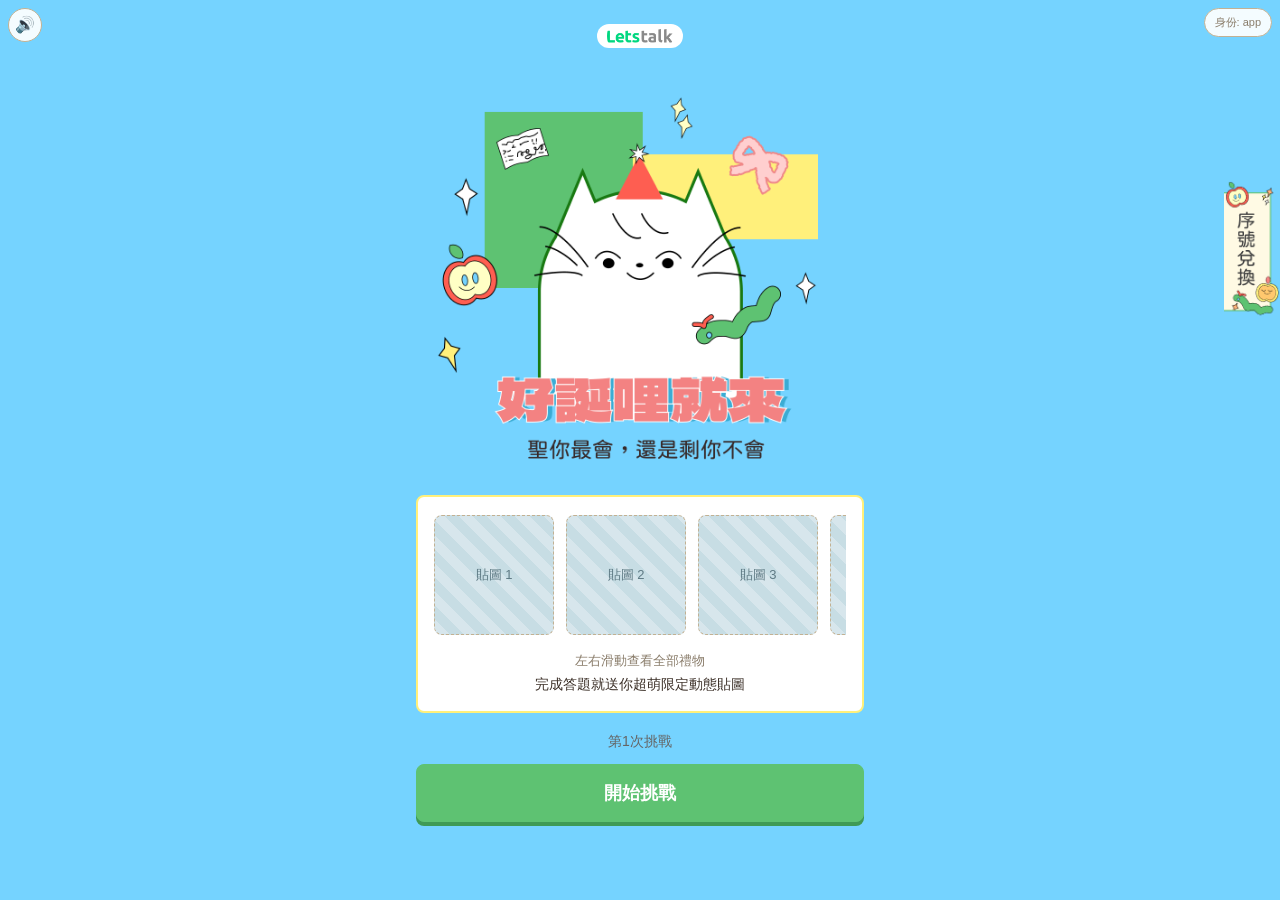
==== index.html @ 0548e48e "feat: 新增序號兌換入口與兌換頁面 - 首頁右側新增 changesticker 兌換按鈕（僅 app 用戶可見） - 新增兌換序號頁（標題、輸入框三狀態、兌換按鈕） - 兌換成功後匯入紀錄並返回" ====
<!DOCTYPE html>
<html lang="zh-Hant">
  <head>
    <meta charset="UTF-8" />
    <meta
      name="viewport"
      content="width=device-width, initial-scale=1.0, maximum-scale=1.0, user-scalable=no"
    />
    <title>聖誕知識王</title>
    <link rel="stylesheet" href="css/styles.css" />
    <!-- 分享圖：將成績卡片 DOM 轉成 PNG（本地引入，不依賴 CDN） -->
    <script src="js/vendor/html-to-image.js"></script>
  </head>
  <body>
    <!-- 背景音樂 -->
    <audio id="bgm" preload="none"></audio>
    <button id="bgm-toggle" class="bgm-toggle" type="button" aria-label="背景音樂">🔊</button>

    <!-- 開發用：mock 身份切換 -->
    <button id="mock-toggle" class="mock-toggle" type="button">身份: app</button>

    <!-- 兌換序號入口（僅 app 用戶且未兌換時顯示，由 JS 控制） -->
    <button id="redeem-entry" class="redeem-entry hidden" type="button" aria-label="兌換序號">
      <img src="assets/changesticker.png" alt="兌換貼圖" />
    </button>

    <main id="app" class="app">
      <!-- 步驟1 歡迎頁 -->
      <section id="screen-welcome" class="screen"></section>

      <!-- 步驟2 答題頁 -->
      <section id="screen-play" class="screen hidden"></section>

      <!-- 步驟3.5 兌換序號頁 -->
      <section id="screen-redeem" class="screen hidden"></section>

      <!-- 步驟4 答題紀錄頁 -->
      <section id="screen-history" class="screen hidden"></section>
    </main>

    <!-- 步驟3 成績 modal -->
    <div id="result-modal" class="modal-overlay hidden"></div>

    <!-- 分享卡片預覽 modal -->
    <div id="share-modal" class="modal-overlay hidden"></div>

    <script type="module" src="js/main.js"></script>
  </body>
</html>
---- css/styles.css ----
/* 聖誕知識王 — wireframe 樣式
   以灰階線框為主，正式視覺之後再套。 */

:root {
  /* 取自主視覺配色：奶油米白 / 粉藍 / 磚紅 / 金黃 */
  --bg: #faf1dd; /* 奶油米白底 */
  --card: #fffdf7; /* 暖白卡片 */
  --line: #e6dcc6; /* 暖色線框 */
  --line-strong: #c2b193; /* 較深暖線/邊框 */
  --text: #3a2e26; /* 暖褐文字 */
  --muted: #8a7d6b; /* 暖灰次要文字 */
  --accent: #5ec272; /* 主色（綠，含挑戰按鈕） */
  --accent-2: #5e94a3; /* 粉藍加深（次要按鈕，配白字） */
  --blue-soft: #c7dde4; /* 粉藍（區塊底/裝飾） */
  --gold: #dda22c; /* 金黃（星星/點綴） */
  --correct: #4c8c5a; /* 答對（綠，語意用） */
  --wrong: #c5523b; /* 答錯（磚紅） */
  --radius: 8px;
}

* {
  box-sizing: border-box;
}

html,
body {
  margin: 0;
  padding: 0;
}

body {
  font-family: -apple-system, "PingFang TC", "Microsoft JhengHei", sans-serif;
  background: var(--bg);
  color: var(--text);
  line-height: 1.5;
}

.app {
  max-width: 480px;
  margin: 0 auto;
  min-height: 100vh;
  background: var(--bg);
  padding: 16px;
}

/* 首頁（大廳）藍色背景 */
body.on-welcome {
  background: #75d3ff;
}
body.on-welcome .app {
  background: #75d3ff;
}

/* 答題頁滿版背景（每題一張，由 JS 設 background-image） */
body.on-play {
  background-size: cover;
  background-position: center center; /* center crop */
  background-repeat: no-repeat;
  background-attachment: fixed;
}
body.on-play .app {
  background: transparent;
}

/* 答題紀錄頁：底色全白 */
body.on-history,
body.on-history .app {
  background: #ffffff;
}

.hidden {
  display: none !important;
}

/* 答錯時畫面震動 */
@keyframes shake {
  0%, 100% { transform: translateX(0); }
  15% { transform: translateX(-9px); }
  30% { transform: translateX(9px); }
  45% { transform: translateX(-7px); }
  60% { transform: translateX(7px); }
  75% { transform: translateX(-4px); }
  90% { transform: translateX(4px); }
}
.shake {
  animation: shake 0.4s ease;
}

/* ---------- 通用線框元件 ---------- */
.placeholder {
  background: repeating-linear-gradient(
    45deg,
    #d7e6ec,
    #d7e6ec 10px,
    #c7dde4 10px,
    #c7dde4 20px
  );
  border: 1px dashed var(--line-strong);
  border-radius: var(--radius);
  display: flex;
  align-items: center;
  justify-content: center;
  color: #5e7a84;
  font-size: 13px;
  text-align: center;
}

.card {
  background: var(--card);
  border: 1px solid var(--line);
  border-radius: var(--radius);
  padding: 16px;
  margin-bottom: 16px;
}

.btn {
  display: inline-flex;
  align-items: center;
  justify-content: center;
  gap: 6px;
  width: 100%;
  padding: 14px 16px;
  border: 1px solid var(--line-strong);
  border-radius: var(--radius);
  background: var(--card);
  color: var(--text);
  font-size: 16px;
  cursor: pointer;
  margin-bottom: 10px;
}

.btn:last-child {
  margin-bottom: 0;
}

.btn-primary {
  background: var(--accent);
  border-color: var(--accent);
  color: #fff;
  font-weight: 700;
}

.btn-secondary {
  background: var(--accent-2);
  border-color: var(--accent-2);
  color: #fff;
}

.section-title {
  font-size: 14px;
  font-weight: 700;
  color: var(--muted);
  margin: 0 0 8px;
}

/* ---------- 背景音樂開關 ---------- */
.bgm-toggle {
  position: fixed;
  top: 8px;
  left: 8px;
  z-index: 50;
  width: 34px;
  height: 34px;
  padding: 0;
  border: 1px solid var(--line-strong);
  border-radius: 50%;
  background: rgba(255, 255, 255, 0.92);
  font-size: 16px;
  line-height: 1;
  cursor: pointer;
}

/* ---------- mock 切換鈕 ---------- */
.mock-toggle {
  position: fixed;
  top: 8px;
  right: 8px;
  z-index: 50;
  font-size: 11px;
  padding: 6px 10px;
  border: 1px solid var(--line-strong);
  border-radius: 999px;
  background: rgba(255, 255, 255, 0.92);
  color: var(--muted);
  cursor: pointer;
}

/* ---------- 步驟1 歡迎頁 ---------- */
.lobby {
  text-align: center;
}

.welcome-logo {
  display: block;
  height: 24px; /* 與右上身份鈕差不多高 */
  width: auto;
  margin: 8px auto 16px;
  padding: 5px 10px;
  border-radius: 999px;
  background: #fff; /* 藍底上的白色膠囊 */
}

/* 整合主視覺（含標題、貓咪、主標、副標） */
.lobby-kv {
  display: block;
  width: 100%;
  height: auto;
  border-radius: 8px;
  margin: 0 0 20px;
}
/* 圖片未放入時的佔位外觀 */
.lobby-kv.kv-missing {
  min-height: 260px;
  background: repeating-linear-gradient(
    45deg,
    #8fd9ff,
    #8fd9ff 10px,
    #7cd0ff 10px,
    #7cd0ff 20px
  );
  border: 1px dashed #ffffff;
  color: #ffffff;
  font-size: 13px;
}

/* 禮包卡片（純白底、黃框） */
.gift-card {
  background: #ffffff;
  border: 2px solid #fff07b;
  border-radius: 8px;
  padding: 18px 16px 16px;
  margin-bottom: 18px;
}
.gift-hint {
  font-size: 13px;
  color: var(--muted);
  margin: 12px 0 4px;
}
.gift-desc {
  font-size: 14px;
  color: var(--text);
  margin: 0;
}

.attempt-count {
  font-size: 14px;
  color: #656565;
  margin: 0 0 12px;
}

.lobby-start {
  font-size: 18px;
  padding: 16px;
  border-radius: 8px;
  box-shadow: 0 4px 0 #3f9a55;
}

/* 禮包貼圖：可左右滑動輪播 */
.gift-carousel {
  display: flex;
  gap: 12px;
  overflow-x: auto;
  scroll-snap-type: x mandatory;
  -webkit-overflow-scrolling: touch;
  padding-bottom: 4px;
  scrollbar-width: none;
}
.gift-carousel::-webkit-scrollbar {
  display: none;
}
.gift-item {
  flex: 0 0 120px;
  height: 120px;
  scroll-snap-align: center;
}
.gift-dots {
  display: flex;
  justify-content: center;
  gap: 6px;
  margin-top: 10px;
}
.gift-dot {
  width: 7px;
  height: 7px;
  border-radius: 50%;
  background: var(--line);
}
.gift-dot.active {
  background: var(--accent);
}

/* 上次紀錄卡（返回大廳/已挑戰過時，置於按鈕下方） */
.last-record {
  display: flex;
  justify-content: space-between;
  align-items: center;
  text-align: left;
  background: var(--card);
  border: 1px solid var(--line);
  border-radius: 8px;
  padding: 14px 18px;
  margin-top: 16px;
  cursor: pointer;
}
.last-record:active {
  background: #f6efe0;
}
.last-record .lr-left {
  display: flex;
  flex-direction: column;
}
.last-record .lr-label {
  font-size: 12px;
  color: var(--muted);
}
.last-record .lr-title {
  font-size: 16px;
  font-weight: 700;
  color: var(--text);
}
.last-record .lr-score {
  font-size: 14px;
  color: var(--accent);
  font-weight: 600;
}
.last-record .lr-title {
  font-weight: 700;
  color: var(--accent);
}

.nickname-input {
  width: 100%;
  padding: 12px;
  font-size: 16px;
  border: 1px solid var(--line-strong);
  border-radius: var(--radius);
  margin-bottom: 8px; /* 與「第 N 次挑戰」間隔 8px */
}

.user-greeting {
  font-size: 15px;
}
.user-greeting strong {
  color: var(--accent);
}

/* ---------- 步驟2 答題頁 ---------- */
.progress {
  font-size: 14px;
  color: #000000;
  margin-bottom: 6px;
}
.progress-wrap {
  position: relative;
  margin: 0 0 24px;
}
.progress-bar {
  height: 6px;
  background: var(--line);
  border-radius: 999px;
  overflow: hidden;
}
.progress-bar > span {
  display: block;
  height: 100%;
  background: #fff07b;
  transition: width 0.25s ease;
}
/* 進度條蘋果標記（跟著填色末端移動） */
.progress-apple {
  position: absolute;
  top: 50%;
  transform: translate(-50%, -50%);
  width: 36px;
  height: 36px;
  pointer-events: none;
  transition: left 0.25s ease;
}
.question-text {
  font-size: 18px;
  font-weight: 700;
  color: #3a2f26;
  margin-bottom: 16px;
}
.option {
  /* 蟲的尺寸與露出量（改這裡即可，文字留白會自動跟著算，蟲永遠不會蓋到字） */
  --worm: 56px; /* 蟲圖寬度 */
  --worm-out: 18px; /* 往外露出選項框的量 */
  --worm-gap: -2px; /* 蟲與文字的最小間距（負值＝文字更靠近蟲） */
  text-align: left;
  position: relative;
  color: #3a2f26;
  /* 兩側預留 = 蟲侵入選項的寬度(--worm − --worm-out) + 間距；答題後不跳位、蟲不壓字 */
  padding-left: calc(var(--worm) - var(--worm-out) + var(--worm-gap));
  padding-right: calc(var(--worm) - var(--worm-out) + var(--worm-gap));
}
/* 「正解」文字標記（答錯時，標在正解選項右側） */
.tag-text {
  position: absolute;
  right: 14px;
  top: 50%;
  transform: translateY(-50%);
  font-size: 13px;
  font-weight: 700;
  color: var(--correct);
}
/* 答題結果的貓咪標記（可超出選項框） */
.cat-mark {
  position: absolute;
  width: var(--worm); /* 跟著 .option 的 --worm */
  height: auto;
  pointer-events: none;
  z-index: 2;
}
/* 小於 400px 的手機：把蟲縮小，留白會自動跟著縮（改 --worm 即可） */
@media (max-width: 399px) {
  .option {
    --worm: 50px;
  }
}
/* 答對：釘在右上角（露出量 = --worm-out） */
.cat-right {
  right: calc(-1 * var(--worm-out));
  top: -16px;
  transform: rotate(10deg);
}
/* 答對且正解選項超過兩行：改釘右下角 */
.cat-right.cat-corner-br {
  top: auto;
  bottom: -16px;
}
/* 答錯：釘在左下角（露出量 = --worm-out） */
.cat-wrong {
  left: calc(-1 * var(--worm-out));
  bottom: -16px;
  transform: rotate(-10deg);
}
/* 「正解」圈圈（答錯時，壓在正解選項右下角） */
.tag-correct {
  position: absolute;
  right: -6px;
  bottom: -8px;
  width: 34px;
  height: auto;
  pointer-events: none;
  z-index: 2;
}
.option.correct {
  border-color: var(--correct);
  background: #e7f4ec;
  color: var(--correct);
}
.option.wrong {
  border-color: var(--wrong);
  background: #fbeae8;
  color: var(--wrong);
}
.option.disabled {
  pointer-events: none;
  opacity: 0.95;
}
/* 答題大框：題目 + 選項 + 解析 + 下一題（實心底色、圓角 8） */
.quiz-box {
  display: flex;
  flex-direction: column;
  min-height: calc(100vh - 140px); /* 固定框高，讓按鈕位置穩定 */
  background: var(--card);
  border: 3px solid #fff07b;
  border-radius: 8px;
  padding: 24px 20px;
}
/* quiz_bg_3 背景時，外框線用橘色 */
.quiz-box.bg3 {
  border-color: #ffcba6;
}

/* 答對：換慶祝背景 + 太陽發光環繞動畫 */
.quiz-box.is-right {
  background-image: url("../assets/quiz-bg/quiz_bg_right.png");
  background-size: cover;
  background-position: center;
  animation: sun-glow 2.2s linear infinite;
}
@keyframes sun-glow {
  0% {
    box-shadow: 0 0 12px 2px #ffe680, 0 -10px 24px 3px #ffd23d;
  }
  25% {
    box-shadow: 0 0 12px 2px #ffe680, 10px 0 24px 3px #ffd23d;
  }
  50% {
    box-shadow: 0 0 12px 2px #ffe680, 0 10px 24px 3px #ffd23d;
  }
  75% {
    box-shadow: 0 0 12px 2px #ffe680, -10px 0 24px 3px #ffd23d;
  }
  100% {
    box-shadow: 0 0 12px 2px #ffe680, 0 -10px 24px 3px #ffd23d;
  }
}
.quiz-box .question-text {
  margin-bottom: 20px;
}
/* 下一題永遠壓在框底部，不隨題目/解析字數多寡跳動 */
.quiz-box #next-btn {
  margin-top: auto;
  margin-bottom: 0;
}
/* 解析（在大框內，不需自己的底色/邊框）
   與上方選項再多拉開 16px（原 4px → 20px） */
.explain-box {
  margin: 20px 0 16px;
}
.explain-head {
  font-weight: 700;
  margin-bottom: 12px;
  display: flex;
  align-items: center;
  gap: 6px;
}
.explain-icon {
  width: 28px;
  height: 28px;
  object-fit: contain;
}
.explain-box.ok .explain-head {
  color: var(--correct);
}
.explain-box.no .explain-head {
  color: var(--wrong);
}
.explain-text {
  font-size: 15px;
  color: var(--text);
  line-height: 1.6;
}

/* ---------- modal ---------- */
.modal-overlay {
  position: fixed;
  inset: 0;
  background: rgba(0, 0, 0, 0.5);
  display: flex;
  align-items: center;
  justify-content: center;
  padding: 16px;
  z-index: 40;
}
.modal {
  background: var(--card);
  border-radius: 8px;
  width: 100%;
  max-width: 420px;
  padding: 24px 20px;
  position: relative;
}
.modal-close {
  position: absolute;
  top: 12px;
  right: 12px;
  z-index: 5; /* 確保在成績卡片之上 */
  width: 32px;
  height: 32px;
  border-radius: 50%;
  border: 1px solid var(--line);
  background: var(--card);
  font-size: 18px;
  cursor: pointer;
  line-height: 1;
}

/* 粉圓體 jf-openhuninn（只用於結果卡片） */
@font-face {
  font-family: "Huninn";
  src: url("../assets/jf-openhuninn-2.1.ttf") format("truetype");
  font-weight: normal;
  font-display: swap;
}

/* 成績卡片（也是分享圖內容）— 正方形 1:1 */
.result-card {
  font-family: "Huninn", -apple-system, "PingFang TC", sans-serif;
  position: relative;
  aspect-ratio: 1 / 1;
  display: flex;
  flex-direction: column;
  align-items: center;
  justify-content: space-between;
  text-align: center;
  background: #d8f0dc center / cover no-repeat;
  border-radius: 8px;
  padding: 18px; /* 元件離卡片邊至少 16px */
  margin: 0 0 16px;
  /* 不設 overflow:hidden，讓 flex 容器在內容較高時自動撐高、不裁切，
     確保名字/貓咪/稱號/答對幾題/logo 一律都顯示；放得下時維持正方形 */
}
/* 成績卡外層（放蓋章 / 彩帶用；不進分享 PNG） */
.result-card-wrap {
  position: relative;
}
/* 左上角彩帶：顯示答對數百分位 */
.result-ribbon {
  position: absolute;
  top: 0;
  left: 0;
  width: 132px;
  height: 132px;
  overflow: hidden;
  z-index: 9;
  pointer-events: none;
  border-top-left-radius: 8px; /* 跟卡片圓角一致 */
}
.result-ribbon .ribbon-inner {
  position: absolute;
  top: 30px;
  left: -46px;
  width: 190px;
  transform: rotate(-45deg);
  /* 底色與文字色由 JS 依分級套（藍/綠/黃三色 + 同色系深色字） */
  background: #75d3ff;
  color: #10567a;
  text-align: center;
  padding: 6px 0; /* 帶寬加高 2px */
  box-shadow: 0 2px 5px rgba(0, 0, 0, 0.25);
  display: flex;
  flex-direction: column;
  align-items: center;
  line-height: 1.05;
}
.ribbon-inner .r1 {
  font-size: 10px;
}
.ribbon-inner .r2 {
  font-size: 15px;
  font-weight: 800;
  letter-spacing: 0.5px;
}
/* 蓋章：卡片出現後才「蓋」下來，壓在右下角最上層 */
.result-stamp {
  position: absolute;
  right: 6px;
  bottom: 6px;
  width: 120px; /* 比原本大 30%（92→120） */
  height: auto;
  z-index: 10;
  pointer-events: none;
  opacity: 0;
  animation: stamp-in 0.45s ease-out 0.6s forwards; /* 0.6s 後才蓋 */
}
@keyframes stamp-in {
  0% {
    opacity: 0;
    transform: scale(2.4) rotate(-28deg);
  }
  60% {
    opacity: 1;
  }
  100% {
    opacity: 1;
    transform: scale(1) rotate(-12deg);
  }
}

/* 依稱號分級的背景 */
.result-card.rc-tier-1 { background-image: url("../assets/result/result_bg_1.png"); }
.result-card.rc-tier-2 { background-image: url("../assets/result/result_bg_2.png"); }
.result-card.rc-tier-3 { background-image: url("../assets/result/result_bg_3.png"); }
.result-card.rc-tier-4 { background-image: url("../assets/result/result_bg_4.png"); }
.result-card.rc-tier-5 { background-image: url("../assets/result/result_bg_5.png"); }
.result-card.rc-tier-6 { background-image: url("../assets/result/result_bg_6.png"); }

/* 使用者名稱（暱稱 / Letstalk 姓名，過長截斷；最大寬度 = 框的 70%） */
.result-card .rc-username {
  font-size: 14px;
  color: rgba(58, 47, 38, 0.72); /* 加深，確保清楚可見 */
  max-width: 70%;
  margin: 0 auto 2px;
  white-space: nowrap;
  overflow: hidden;
  text-overflow: ellipsis;
}
/* 中間群組（貓咪+稱號+描述）置中，暱稱貼上緣、logo 貼下緣 */
.result-card .rc-mid {
  flex: 1;
  display: flex;
  flex-direction: column;
  align-items: center;
  justify-content: center;
}
/* 貓咪主圖（由使用者提供 assets/result/result_cat_1.png） */
.result-card .rc-cat {
  display: block;
  width: 70%;
  max-width: 260px;
  height: auto;
  margin: 0 auto;
}
.result-card .rc-cat-missing {
  width: 70%;
  max-width: 260px;
  aspect-ratio: 1 / 1;
  background: repeating-linear-gradient(
    45deg,
    #bfe6c6,
    #bfe6c6 10px,
    #b2ddb9 10px,
    #b2ddb9 20px
  );
  border: 1px dashed #6fae7c;
}
/* 稱號黑色膠囊（與貓咪底部略重疊） */
.result-card .rc-title-pill {
  display: inline-block;
  position: relative;
  max-width: 100%;
  margin-top: -24px; /* 上移蓋住貓咪下緣 */
  background: #1d1d1d;
  color: #ffffff;
  font-size: 16px;
  font-weight: 700;
  letter-spacing: 1px;
  padding: 6px 22px;
  border: 4px solid #75d3ff; /* 藍色外框線 */
  border-radius: 999px;
}
.result-card .rc-sub {
  font-size: 14px;
  color: #3a2f26;
  margin-top: 16px;
}
.result-card .rc-result {
  font-size: 18px; /* = 在智慧測驗中(14px) + 4 */
  font-weight: 700;
  color: var(--accent-2);
  margin-top: 2px;
}
/* 藍底（idx3 小試伸手）：答對幾題改咖啡色 */
.result-card.rc-tier-3 .rc-result {
  color: #754d13;
}
/* Letstalk logo 放白色膠囊中，高約 24 */
.result-card .rc-logo {
  display: block;
  height: 21px; /* 比原本再小約 10% */
  width: auto;
  margin: 14px auto 0;
  padding: 4px 9px;
  background: #ffffff; /* 純白底 */
  border-radius: 999px;
}

/* 訪客的貼圖領取序號 */
.sticker-code {
  text-align: center;
  font-size: 14px;
  color: var(--muted);
  margin-bottom: 12px;
}
.sticker-code-row {
  display: inline-flex;
  align-items: center;
  gap: 6px;
  margin-top: 2px;
}
.sticker-code b {
  font-size: 18px;
  letter-spacing: 1px;
  color: var(--accent);
}
/* 複製按鈕 */
.copy-btn {
  position: relative;
  display: inline-flex;
  align-items: center;
  justify-content: center;
  width: 28px;
  height: 28px;
  border: 1px solid var(--line);
  border-radius: 6px;
  background: #fff;
  color: var(--muted);
  cursor: pointer;
}
.copy-btn:active {
  background: #f0ece0;
}
/* 複製成功提示 */
.copy-btn.copied::after {
  content: "已複製";
  position: absolute;
  bottom: 120%;
  left: 50%;
  transform: translateX(-50%);
  white-space: nowrap;
  font-size: 11px;
  color: #fff;
  background: rgba(0, 0, 0, 0.75);
  padding: 2px 6px;
  border-radius: 4px;
}

/* 【開發用】稱號預覽切換（正式發佈前移除） */
.dev-tier-nav {
  display: flex;
  align-items: center;
  justify-content: center;
  gap: 12px;
  margin-bottom: 12px;
  font-size: 12px;
  color: var(--muted);
}
.dev-tier-nav button {
  width: 30px;
  height: 30px;
  border-radius: 50%;
  border: 1px dashed var(--line-strong);
  background: #fff;
  font-size: 16px;
  cursor: pointer;
  line-height: 1;
}

/* 分享動作：下載 / 分享 圖示鈕 */
.share-actions {
  display: flex;
  justify-content: center;
  gap: 20px;
}
.icon-btn {
  width: 48px;
  height: 48px;
  border-radius: 50%;
  border: 1px solid var(--line-strong);
  background: var(--card);
  color: var(--text);
  display: flex;
  align-items: center;
  justify-content: center;
  cursor: pointer;
}
.icon-btn:active {
  background: #f0ece0;
}

/* 分享預覽 */
.share-preview {
  width: 100%;
  border: 1px solid var(--line);
  border-radius: 8px;
  margin-bottom: 16px;
}

/* ---------- 步驟4 答題紀錄頁 ---------- */
.history-head {
  display: flex;
  align-items: center;
  justify-content: space-between;
  gap: 8px;
  margin-bottom: 12px;
}
/* 右上小字按鈕（分享結果） */
.link-btn {
  border: none;
  background: none;
  color: var(--accent);
  font-size: 13px;
  text-decoration: underline;
  cursor: pointer;
  padding: 2px 0;
}
/* 折疊式題目卡 */
.hist-item {
  border: 1px solid var(--line);
  border-radius: var(--radius);
  margin-bottom: 12px;
  overflow: hidden;
  background: #ffffff;
}
/* 收合狀態：答對淡綠、答錯淡紅 */
.hist-item.correct {
  border-color: #b8e0c3;
  background: #eef8f1;
}
.hist-item.wrong {
  border-color: #f0c3bb;
  background: #fbeeeb;
}
/* 展開狀態：回到中性框線/底色 */
.hist-item.open {
  border-color: var(--line);
  background: #ffffff;
}
.hist-head {
  width: 100%;
  display: flex;
  align-items: center;
  justify-content: space-between;
  gap: 10px;
  padding: 14px;
  border: none;
  background: none;
  cursor: pointer;
  text-align: left;
}
.hist-head .hist-q {
  font-weight: 700;
}
.hist-head .hist-q .idx {
  color: var(--muted);
  margin-right: 4px;
}
.hist-right {
  flex: 0 0 auto;
  display: flex;
  align-items: center;
  gap: 8px;
}
.hist-mark {
  height: 24px; /* 與原本答對/答錯 tag 差不多尺寸 */
  width: auto;
}
/* 展開箭頭：收合朝下、展開朝上 */
.hist-chevron {
  color: var(--muted);
  transition: transform 0.2s ease;
}
.hist-item.open .hist-chevron {
  transform: rotate(180deg);
}
.hist-body {
  padding: 0 14px 14px;
}
.hist-opt {
  font-size: 14px;
  padding: 6px 10px;
  border-radius: 8px;
  margin-bottom: 4px;
  border: 1px solid transparent;
}
.hist-opt-mark {
  margin-left: 4px; /* 選項文字與（正解/你的選擇）間距 ≥2px */
}
.hist-opt.correct {
  background: #e7f4ec;
  color: var(--correct);
  border-color: var(--correct);
}
.hist-opt.your-wrong {
  background: #fbeae8;
  color: var(--wrong);
  border-color: var(--wrong);
}
.hist-exp {
  font-size: 13px;
  color: var(--muted);
  margin-top: 8px;
  padding-top: 8px;
  border-top: 1px dashed var(--line);
}
.badge {
  font-size: 12px;
  font-weight: 700;
  padding: 1px 6px;
  border-radius: 4px;
  margin-left: 6px;
}
.badge.ok {
  background: var(--correct);
  color: #fff;
}
.badge.no {
  background: var(--wrong);
  color: #fff;
}

/* ---------- 兌換序號入口按鈕（固定左側，距頂部 20%） ---------- */
.redeem-entry {
  position: fixed;
  right: 0;
  top: 20%;
  z-index: 50;
  padding: 0;
  border: none;
  background: none;
  cursor: pointer;
  -webkit-tap-highlight-color: transparent;
}
.redeem-entry img {
  display: block;
  width: 56px;
  height: auto;
}

/* ---------- 兌換序號頁 ---------- */
body.on-redeem,
body.on-redeem .app {
  background: #ffffff;
}

.redeem-page {
  padding: 16px;
  max-width: 480px;
  margin: 0 auto;
}

.redeem-header {
  display: flex;
  align-items: center;
  gap: 8px;
  margin-bottom: 24px;
}

.redeem-back {
  width: 36px;
  height: 36px;
  border: 1px solid var(--line);
  border-radius: 50%;
  background: var(--card);
  font-size: 22px;
  line-height: 1;
  cursor: pointer;
  color: var(--text);
  flex-shrink: 0;
}

.redeem-title {
  font-size: 20px;
  font-weight: 700;
  margin: 0;
  color: var(--text);
}

.redeem-desc {
  font-size: 14px;
  color: var(--muted);
  line-height: 1.7;
  margin: 0 0 28px;
}

/* 輸入框區塊 */
.redeem-field {
  margin-bottom: 20px;
}

.redeem-input {
  width: 100%;
  padding: 14px 16px;
  font-size: 16px;
  border: 1.5px solid var(--line-strong);
  border-radius: var(--radius);
  background: var(--card);
  color: var(--text);
  outline: none;
  transition: border-color 0.15s ease, box-shadow 0.15s ease;
  letter-spacing: 0.05em;
}

/* 輸入中（focus / typing） */
.redeem-input.is-typing,
.redeem-input:focus {
  border-color: var(--accent-2);
  box-shadow: 0 0 0 3px rgba(94, 148, 163, 0.18);
}

/* 輸入錯誤 */
.redeem-input.is-error {
  border-color: var(--wrong);
  box-shadow: 0 0 0 3px rgba(197, 82, 59, 0.15);
}

.redeem-error-msg {
  min-height: 18px;
  margin: 6px 0 0;
  font-size: 13px;
  color: var(--wrong);
  font-weight: 500;
}

.redeem-btn {
  font-size: 17px;
  padding: 15px;
  border-radius: 8px;
  box-shadow: 0 4px 0 #3f9a55;
}
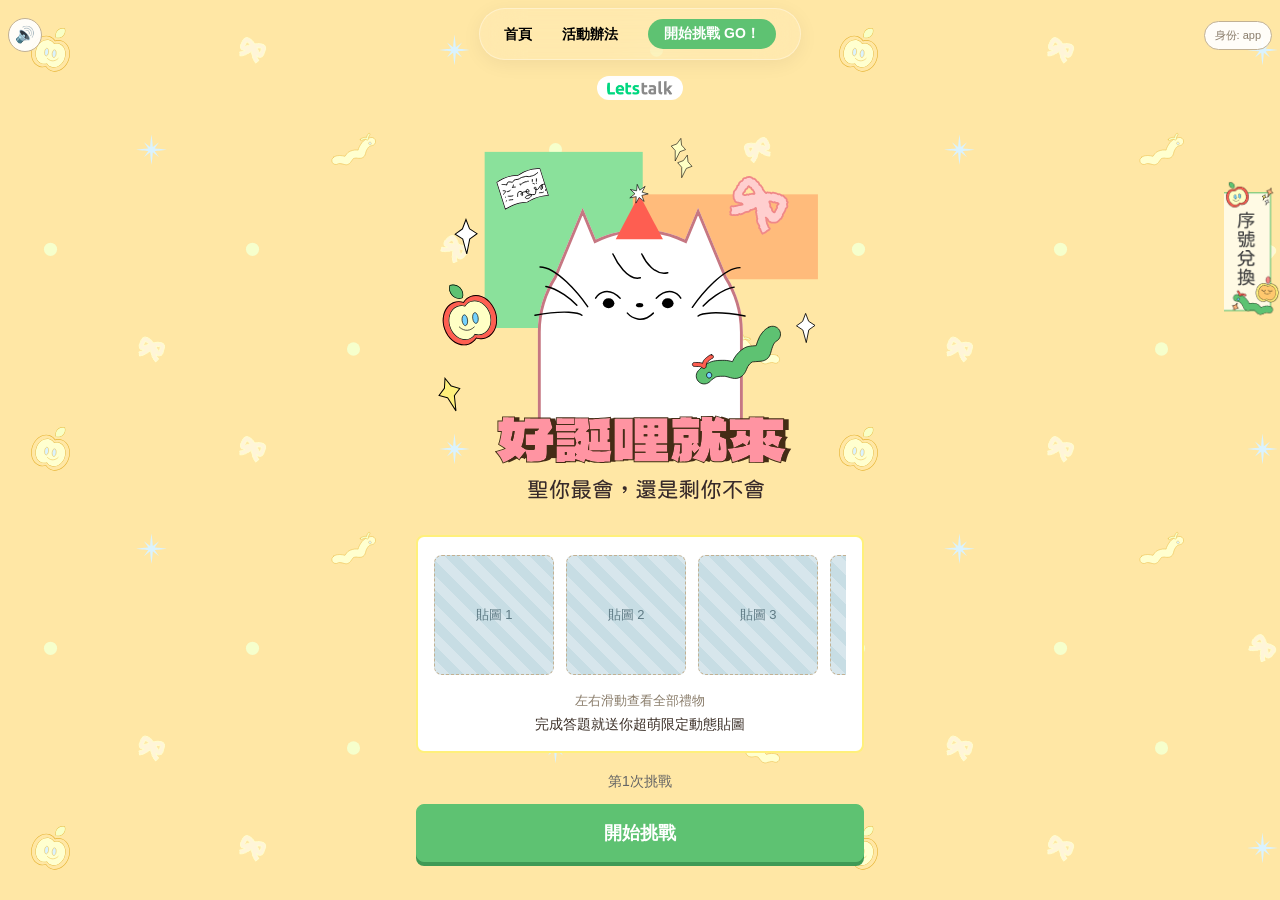
==== commit daac4661: "feat: 新增活動辦法頁面 - 新增活動辦法路由與畫面（js/screens/rules.js），header nav 抽成共用模組（js/header.js） - 內容卡片改用乾淨背景圖 + 真正" ====
--- a/index.html
+++ b/index.html
@@ -34,6 +34,9 @@
       <!-- 步驟3.5 兌換序號頁 -->
       <section id="screen-redeem" class="screen hidden"></section>
 
+      <!-- 活動辦法頁 -->
+      <section id="screen-rules" class="screen hidden"></section>
+
       <!-- 步驟4 答題紀錄頁 -->
       <section id="screen-history" class="screen hidden"></section>
     </main>
--- a/css/styles.css
+++ b/css/styles.css
@@ -43,12 +43,36 @@
   padding: 16px;
 }
 
-/* 首頁（大廳）藍色背景 */
+/* 首頁（大廳）背景：底色 + 飄移無縫圖案 */
 body.on-welcome {
-  background: #75d3ff;
+  position: relative;
+  background: #ffe7a5;
+}
+body.on-welcome::before {
+  content: "";
+  position: fixed;
+  top: -399px;
+  left: -808px;
+  width: calc(100vw + 1616px);
+  height: calc(100vh + 798px);
+  background: url("../assets/pattern-tile-even.svg") repeat;
+  background-size: 808px 399px;
+  animation: kvDrift 60s linear infinite;
+  pointer-events: none;
+  z-index: 0;
 }
 body.on-welcome .app {
-  background: #75d3ff;
+  position: relative;
+  background: transparent;
+  z-index: 1;
+}
+@keyframes kvDrift {
+  from {
+    transform: translate3d(0, 0, 0);
+  }
+  to {
+    transform: translate3d(-808px, -399px, 0);
+  }
 }
 
 /* 答題頁滿版背景（每題一張，由 JS 設 background-image） */
@@ -156,7 +180,7 @@
 /* ---------- 背景音樂開關 ---------- */
 .bgm-toggle {
   position: fixed;
-  top: 8px;
+  top: 18px; /* 與 header nav 垂直置中對齊 */
   left: 8px;
   z-index: 50;
   width: 34px;
@@ -173,7 +197,7 @@
 /* ---------- mock 切換鈕 ---------- */
 .mock-toggle {
   position: fixed;
-  top: 8px;
+  top: 20.5px; /* 與 header nav 垂直置中對齊 */
   right: 8px;
   z-index: 50;
   font-size: 11px;
@@ -190,11 +214,50 @@
   text-align: center;
 }
 
+/* 首頁上方 header：首頁／活動辦法／開始挑戰，玻璃毛玻璃效果（數值對齊 Figma） */
+.lobby-nav {
+  display: flex;
+  align-items: center;
+  justify-content: center;
+  gap: 30px;
+  width: fit-content;
+  max-width: 100%;
+  margin: -8px auto 16px; /* 與右上角固定的身份切換鈕（top:8px）同高 */
+  padding: 10px 24px;
+  border-radius: 999px;
+  background: rgba(255, 255, 255, 0.1);
+  backdrop-filter: blur(20px);
+  -webkit-backdrop-filter: blur(20px);
+  border: 1px solid rgba(255, 255, 255, 0.35);
+  box-shadow: 0 4px 20px rgba(0, 0, 0, 0.06);
+}
+.lobby-nav-link {
+  font-size: 14px;
+  font-weight: 600;
+  color: #000;
+  text-decoration: none;
+  white-space: nowrap;
+}
+.lobby-nav-cta {
+  display: inline-flex;
+  align-items: center;
+  justify-content: center;
+  padding: 6px 16px;
+  border: none;
+  border-radius: 999px;
+  background: #5ec272;
+  color: #fff;
+  font-size: 14px;
+  font-weight: 600;
+  white-space: nowrap;
+  cursor: pointer;
+}
+
 .welcome-logo {
   display: block;
   height: 24px; /* 與右上身份鈕差不多高 */
   width: auto;
-  margin: 8px auto 16px;
+  margin: 8px auto 4px;
   padding: 5px 10px;
   border-radius: 999px;
   background: #fff; /* 藍底上的白色膠囊 */
@@ -997,6 +1060,162 @@
   background: #ffffff;
 }
 
+/* ---------- 活動辦法頁：底色 + 星星無縫平鋪（閃爍動畫寫在 SVG 內部） ---------- */
+body.on-rules {
+  background: #ffe0e0;
+}
+body.on-rules::before {
+  content: "";
+  position: fixed;
+  inset: 0;
+  z-index: -1;
+  background: url("../assets/activity-method/star-tile.svg") repeat;
+  background-size: 260px auto;
+  pointer-events: none;
+}
+body.on-rules .app {
+  background: transparent;
+}
+.rules-content {
+  position: relative;
+  text-align: center;
+}
+
+/* 背景裝飾（蘋果、蟲蟲）：獨立於卡片版面之外，當作頁面背景的一部分，
+   用 fixed 定位釘在畫面邊緣（不受 .rules-content 的窄版寬度限制，不會被卡片蓋住） */
+.rules-deco {
+  position: fixed;
+  z-index: 3;
+  pointer-events: none;
+}
+.rules-deco--apple {
+  right: 120px;
+  top: 22%;
+  width: 110px;
+}
+.rules-deco--worm {
+  left: 120px;
+  top: 46%;
+  width: 130px;
+}
+
+.rules-img {
+  display: block;
+  width: 380px;
+  max-width: 100%;
+  height: auto;
+  margin: 0 auto 20px;
+}
+
+/* 活動辦法卡片：乾淨背景圖（無文字）+ 疊上真正的 HTML 文字，方便選取/複製 */
+.rules-card2 {
+  position: relative;
+  z-index: 2;
+  width: 380px;
+  max-width: 100%;
+  margin: 0 auto 20px;
+  background-repeat: no-repeat;
+  background-size: 100% 100%;
+  text-align: center;
+}
+.rules-card2--content {
+  aspect-ratio: 820 / 708;
+  background-image: url("../assets/activity-method/bg_main_content.png");
+}
+.rules-card2--event {
+  aspect-ratio: 820 / 482;
+  background-image: url("../assets/activity-method/bg_during_the_event.png");
+}
+.rules-card2--rules {
+  aspect-ratio: 820 / 845;
+  background-image: url("../assets/activity-method/bg_game_rules.png");
+}
+
+.rules-card2-body {
+  position: absolute;
+  left: 15%;
+  right: 15%;
+  display: flex;
+  flex-direction: column;
+  justify-content: center;
+  gap: 10px;
+  font-size: 14px;
+  line-height: 1.5;
+}
+.rules-card2-body p {
+  margin: 0;
+}
+.rules-card2-subhead {
+  color: #f2ff00;
+}
+.rules-card2--content .rules-card2-body {
+  top: 14%;
+  bottom: 28%;
+  color: #dc7251;
+}
+.rules-card2--event .rules-card2-body {
+  top: 22%;
+  bottom: 20%;
+  gap: 18px;
+  color: #fffce7;
+}
+.rules-card2--rules .rules-card2-body {
+  top: 14%;
+  bottom: 13%;
+  gap: 18px;
+  color: #fffce7;
+}
+
+.rules-card2-badge {
+  position: absolute;
+  left: 50%;
+  transform: translateX(-50%) rotate(-2deg);
+  font-size: 15px;
+  font-weight: 700;
+  color: #d35a35;
+  white-space: nowrap;
+}
+.rules-card2--event .rules-card2-badge {
+  top: 5%;
+}
+.rules-card2--rules .rules-card2-badge {
+  top: 3%;
+}
+
+.rules-terms {
+  max-width: 380px;
+  margin: 0 auto;
+  padding: 4px 24px 100px;
+  text-align: left;
+  font-size: 12px;
+  line-height: 1.7;
+  color: #442c16;
+}
+.rules-terms p {
+  margin: 0 0 8px;
+}
+
+/* 注意事項底部的草地背景：草地圖本身是圓弧造型（透明區露出頁面藍底），
+   下方另外接一塊同色實心區塊，讓文字不管多長都不會露出藍底空隙 */
+.rules-footer {
+  position: relative;
+  z-index: 1;
+  width: 100vw;
+  margin: -100px 0 -16px calc(50% - 50vw); /* -16px 抵銷 .app 底部 padding，避免露出藍底 */
+}
+.rules-footer-art {
+  display: block;
+  width: 100%;
+  height: 130px; /* 固定高度，避免寬螢幕等比例放大過高；改用非等比縮放鋪滿寬度 */
+  margin-bottom: -1px; /* 消除與下方實心區塊之間可能的次像素接縫 */
+  background-image: url("../assets/activity-method/footer.png");
+  background-repeat: no-repeat;
+  background-size: 100% 100%;
+}
+.rules-footer-fill {
+  background-color: #eeceb1;
+}
+
 .redeem-page {
   padding: 16px;
   max-width: 480px;
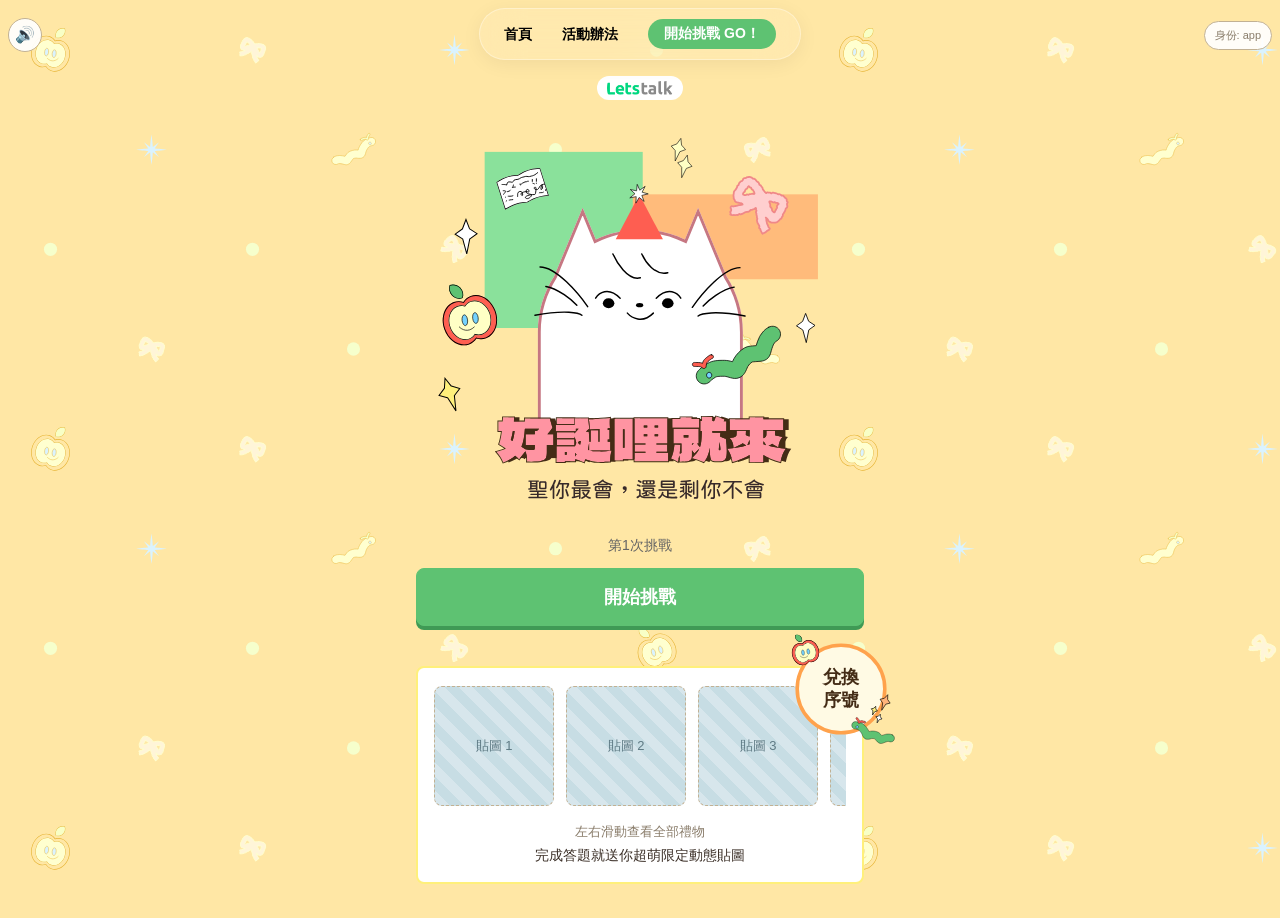
==== commit 89dcd4b2: "vr10: 兌換序號移入貼圖卡右上角、蘋果蟲蟲視差+懸浮動態、活動辦法捲動漸現效果 Co-Authored-By: Claude Sonnet 5 <noreply@anthropic.com>" ====
--- a/index.html
+++ b/index.html
@@ -18,11 +18,6 @@
 
     <!-- 開發用：mock 身份切換 -->
     <button id="mock-toggle" class="mock-toggle" type="button">身份: app</button>
-
-    <!-- 兌換序號入口（僅 app 用戶且未兌換時顯示，由 JS 控制） -->
-    <button id="redeem-entry" class="redeem-entry hidden" type="button" aria-label="兌換序號">
-      <img src="assets/changesticker.png" alt="兌換貼圖" />
-    </button>
 
     <main id="app" class="app">
       <!-- 步驟1 歡迎頁 -->
--- a/css/styles.css
+++ b/css/styles.css
@@ -288,6 +288,7 @@
 
 /* 禮包卡片（純白底、黃框） */
 .gift-card {
+  position: relative;
   background: #ffffff;
   border: 2px solid #fff07b;
   border-radius: 8px;
@@ -316,6 +317,7 @@
   padding: 16px;
   border-radius: 8px;
   box-shadow: 0 4px 0 #3f9a55;
+  margin-bottom: 40px;
 }
 
 /* 禮包貼圖：可左右滑動輪播 */
@@ -1038,10 +1040,10 @@
 
 /* ---------- 兌換序號入口按鈕（固定左側，距頂部 20%） ---------- */
 .redeem-entry {
-  position: fixed;
-  right: 0;
-  top: 20%;
-  z-index: 50;
+  position: absolute;
+  top: -35px;
+  right: -35px;
+  z-index: 2;
   padding: 0;
   border: none;
   background: none;
@@ -1050,8 +1052,21 @@
 }
 .redeem-entry img {
   display: block;
+  width: 112px;
+  height: auto;
+}
+.redeem-entry-text {
+  position: absolute;
+  top: 50%;
+  left: 50%;
+  transform: translate(-50%, -50%);
   width: 56px;
-  height: auto;
+  font-size: 18px;
+  font-weight: 700;
+  line-height: 1.3;
+  color: #442c16;
+  text-align: center;
+  white-space: nowrap;
 }
 
 /* ---------- 兌換序號頁 ---------- */
@@ -1091,12 +1106,31 @@
 .rules-deco--apple {
   right: 120px;
   top: 22%;
-  width: 110px;
 }
 .rules-deco--worm {
   left: 120px;
-  top: 46%;
-  width: 130px;
+  top: 65%;
+}
+/* 上下懸浮動態：套在內層 img，避免跟外層 JS 視差捲動的 transform 互相覆蓋 */
+@keyframes rules-deco-float {
+  0%,
+  100% {
+    transform: translateY(0);
+  }
+  50% {
+    transform: translateY(-14px);
+  }
+}
+.rules-deco--apple img {
+  display: block;
+  width: 150px;
+  animation: rules-deco-float 3.2s ease-in-out infinite;
+}
+.rules-deco--worm img {
+  display: block;
+  width: 170px;
+  animation: rules-deco-float 3.6s ease-in-out infinite;
+  animation-delay: -1.8s;
 }
 
 .rules-img {
@@ -1129,6 +1163,17 @@
 .rules-card2--rules {
   aspect-ratio: 820 / 845;
   background-image: url("../assets/activity-method/bg_game_rules.png");
+}
+
+/* 進場時只顯示「叮叮噹」卡片，活動期間／遊玩辦法卡片捲動到才淡入浮現 */
+.rules-reveal {
+  opacity: 0;
+  transform: translateY(48px);
+  transition: opacity 0.8s ease, transform 0.8s ease;
+}
+.rules-reveal.is-visible {
+  opacity: 1;
+  transform: translateY(0);
 }
 
 .rules-card2-body {
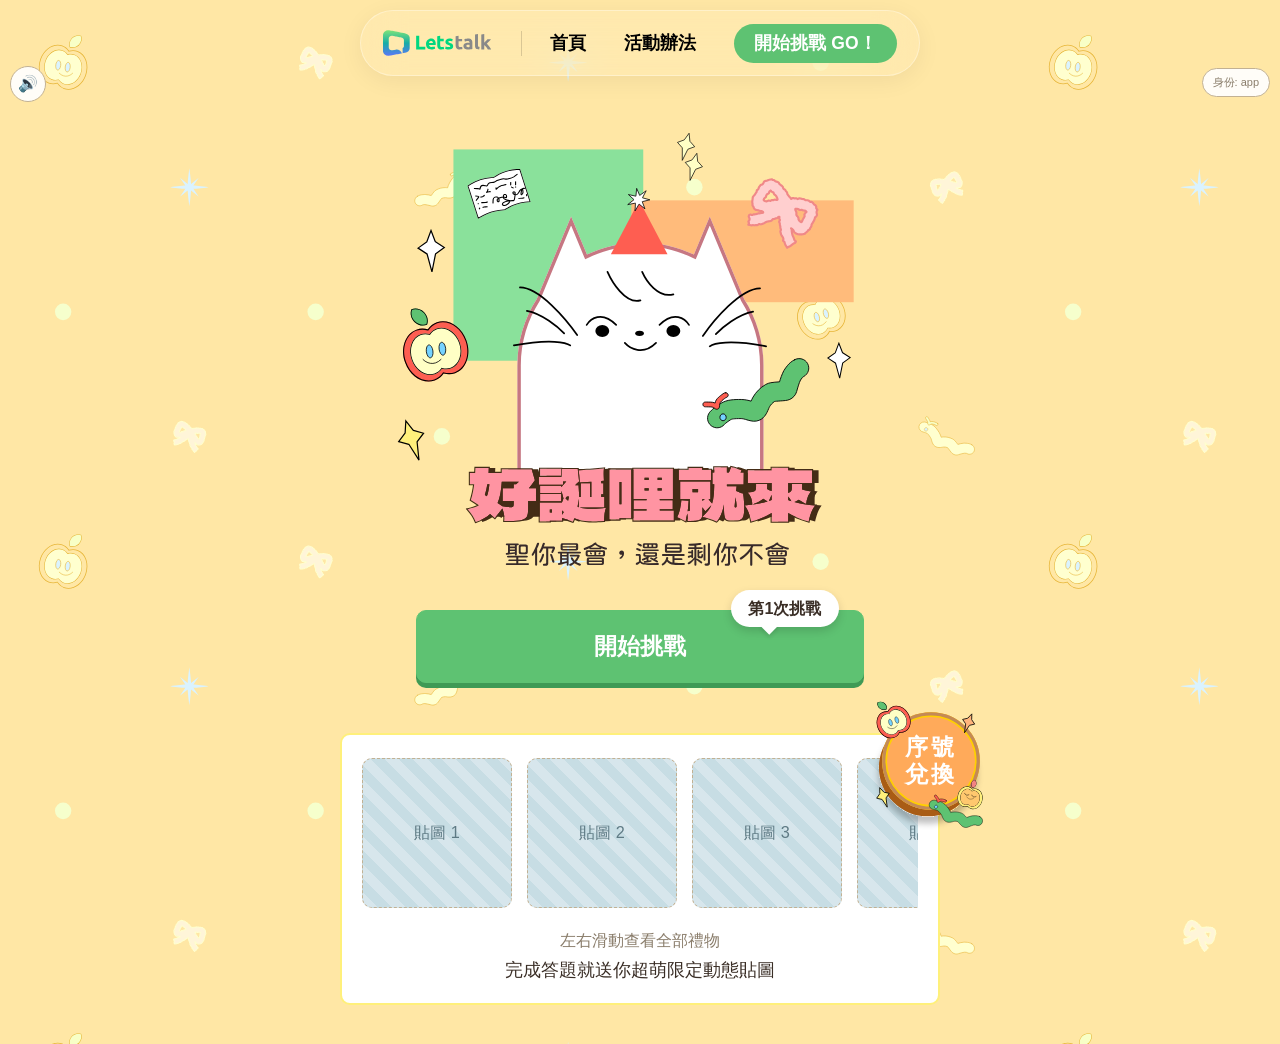
==== commit 81cc1acf: "vr12: header 響應式(桌機撐開/手機漢堡選單)、KV圖與貼圖卡16px邊界、1.25倍改為實際數值、兌換序號改當頁popup、logo改svg Co-Authored-By: Claude" ====
--- a/index.html
+++ b/index.html
@@ -26,9 +26,6 @@
       <!-- 步驟2 答題頁 -->
       <section id="screen-play" class="screen hidden"></section>
 
-      <!-- 步驟3.5 兌換序號頁 -->
-      <section id="screen-redeem" class="screen hidden"></section>
-
       <!-- 活動辦法頁 -->
       <section id="screen-rules" class="screen hidden"></section>
 
@@ -39,6 +36,9 @@
     <!-- 步驟3 成績 modal -->
     <div id="result-modal" class="modal-overlay hidden"></div>
 
+    <!-- 兌換序號 popup -->
+    <div id="redeem-modal" class="modal-overlay modal-overlay--top hidden"></div>
+
     <!-- 分享卡片預覽 modal -->
     <div id="share-modal" class="modal-overlay hidden"></div>
 
--- a/css/styles.css
+++ b/css/styles.css
@@ -26,6 +26,7 @@
 body {
   margin: 0;
   padding: 0;
+  overflow-x: hidden; /* 避免滿版寬度裝飾(100vw)在 zoom 縮放下產生左右可滑動的空隙 */
 }
 
 body {
@@ -51,12 +52,12 @@
 body.on-welcome::before {
   content: "";
   position: fixed;
-  top: -399px;
-  left: -808px;
-  width: calc(100vw + 1616px);
-  height: calc(100vh + 798px);
+  top: -499px;
+  left: -1010px;
+  width: calc(100vw + 2020px);
+  height: calc(100vh + 998px);
   background: url("../assets/pattern-tile-even.svg") repeat;
-  background-size: 808px 399px;
+  background-size: 1010px 499px;
   animation: kvDrift 60s linear infinite;
   pointer-events: none;
   z-index: 0;
@@ -71,7 +72,7 @@
     transform: translate3d(0, 0, 0);
   }
   to {
-    transform: translate3d(-808px, -399px, 0);
+    transform: translate3d(-1010px, -499px, 0);
   }
 }
 
@@ -208,72 +209,191 @@
   color: var(--muted);
   cursor: pointer;
 }
+/* 首頁／活動辦法頁：header nav 變寬後會佔滿頂部，這兩顆固定按鈕改移到 nav 下方，避免疊在一起 */
+body.on-welcome .bgm-toggle,
+body.on-rules .bgm-toggle {
+  top: 66px;
+  left: 10px;
+  width: 36px;
+  height: 36px;
+  font-size: 16px;
+}
+body.on-welcome .mock-toggle,
+body.on-rules .mock-toggle {
+  top: 68px;
+  right: 10px;
+  font-size: 11px;
+  padding: 6px 10px;
+}
 
 /* ---------- 步驟1 歡迎頁 ---------- */
 .lobby {
   text-align: center;
 }
 
+/* 外層跳脫 .app 欄寬限制，讓膠囊背景可以依內容自由撐開，桌機不會被裁切；
+   維持 sticky 置頂。中間留空的地方不能擋住底下內容的點擊。 */
+.lobby-nav-wrap {
+  position: sticky;
+  top: 10px;
+  z-index: 40;
+  width: 100vw;
+  margin: -10px 0 20px calc(50% - 50vw);
+  display: flex;
+  justify-content: center;
+  pointer-events: none;
+}
+
 /* 首頁上方 header：首頁／活動辦法／開始挑戰，玻璃毛玻璃效果（數值對齊 Figma） */
 .lobby-nav {
+  position: relative; /* 手機版漢堡選單的下拉面板以它為定位基準 */
   display: flex;
   align-items: center;
   justify-content: center;
-  gap: 30px;
+  gap: 0; /* logo↔分隔線、分隔線↔文字間距不同，改用各元素自己的 margin 控制 */
   width: fit-content;
-  max-width: 100%;
-  margin: -8px auto 16px; /* 與右上角固定的身份切換鈕（top:8px）同高 */
-  padding: 10px 24px;
+  max-width: calc(100vw - 32px);
+  padding: 12.5px 22px;
   border-radius: 999px;
   background: rgba(255, 255, 255, 0.1);
   backdrop-filter: blur(20px);
   -webkit-backdrop-filter: blur(20px);
   border: 1px solid rgba(255, 255, 255, 0.35);
-  box-shadow: 0 4px 20px rgba(0, 0, 0, 0.06);
+  box-shadow: 0 5px 25px rgba(0, 0, 0, 0.06);
+  pointer-events: auto;
+}
+.lobby-nav-links {
+  display: flex;
+  align-items: center;
+  gap: 38px;
 }
 .lobby-nav-link {
-  font-size: 14px;
+  font-size: 17.5px;
   font-weight: 600;
   color: #000;
   text-decoration: none;
   white-space: nowrap;
+  transition: color 0.15s ease;
+}
+.lobby-nav-link:hover {
+  color: #ffaa5a;
 }
 .lobby-nav-cta {
   display: inline-flex;
   align-items: center;
   justify-content: center;
-  padding: 6px 16px;
+  padding: 7.5px 20px;
   border: none;
   border-radius: 999px;
   background: #5ec272;
   color: #fff;
-  font-size: 14px;
+  font-size: 17.5px;
   font-weight: 600;
   white-space: nowrap;
   cursor: pointer;
 }
 
-.welcome-logo {
+/* 漢堡選單按鈕：預設（桌機／夠寬時）隱藏，手機斷點才顯示 */
+.lobby-nav-burger {
+  display: none;
+  flex-direction: column;
+  justify-content: center;
+  align-items: center;
+  gap: 4px;
+  width: 28px;
+  height: 28px;
+  padding: 0;
+  border: none;
+  background: none;
+  cursor: pointer;
+  flex-shrink: 0;
+}
+.lobby-nav-burger span {
   display: block;
-  height: 24px; /* 與右上身份鈕差不多高 */
+  width: 20px;
+  height: 2px;
+  border-radius: 2px;
+  background: #000;
+}
+
+/* 斷點：選單項目收進漢堡選單，點擊後以同樣玻璃效果的面板展開。
+   610px 是含 LOGO 版本完整選單自然寬度(約574px)+左右各16px，確保切換漢堡選單前，
+   選單膠囊跟裝置邊緣一定保有至少 16px 間距，不會被裁切 */
+@media (max-width: 610px) {
+  .lobby-nav {
+    gap: 12px;
+  }
+  .lobby-nav-links {
+    position: absolute;
+    top: calc(100% + 10px);
+    left: 0;
+    right: 0;
+    flex-direction: column;
+    align-items: stretch;
+    gap: 14px;
+    padding: 18px;
+    border-radius: 20px;
+    background: rgba(255, 255, 255, 0.6);
+    backdrop-filter: blur(20px);
+    -webkit-backdrop-filter: blur(20px);
+    border: 1px solid rgba(255, 255, 255, 0.35);
+    box-shadow: 0 8px 30px rgba(0, 0, 0, 0.15);
+    opacity: 0;
+    visibility: hidden;
+    transform: translateY(-8px);
+    transition: opacity 0.2s ease, transform 0.2s ease, visibility 0.2s;
+  }
+  .lobby-nav.is-open .lobby-nav-links {
+    opacity: 1;
+    visibility: visible;
+    transform: translateY(0);
+  }
+  .lobby-nav-link {
+    font-size: 16px;
+  }
+  .lobby-nav-cta {
+    width: 100%;
+  }
+  .lobby-nav-burger {
+    display: flex;
+  }
+}
+
+/* 首頁選單最左側：Letstalk logo + 分隔線，區隔右邊的選單內容 */
+.lobby-nav-logo {
+  display: block;
+  align-self: center;
+  height: 30px;
   width: auto;
-  margin: 8px auto 4px;
-  padding: 5px 10px;
-  border-radius: 999px;
-  background: #fff; /* 藍底上的白色膠囊 */
+  margin-right: 28px;
+}
+.lobby-nav-divider {
+  display: inline-block;
+  align-self: center;
+  flex-shrink: 0;
+  width: 1.5px;
+  height: 25px;
+  background: rgba(0, 0, 0, 0.15);
+  margin-right: 28px;
 }
 
 /* 整合主視覺（含標題、貓咪、主標、副標） */
+/* 外層撐滿裝置寬度，圖片本身寬螢幕最大放大到 120%（537.6px），
+   螢幕較窄時自動縮小、左右至少各留 16px，不會再超出裝置邊緣 */
+.lobby-kv-wrap {
+  width: 100vw;
+  margin-left: calc(50% - 50vw);
+}
 .lobby-kv {
   display: block;
-  width: 100%;
+  width: min(537.6px, calc(100vw - 32px));
   height: auto;
-  border-radius: 8px;
-  margin: 0 0 20px;
+  margin: 0 auto 25px;
+  border-radius: 10px;
 }
 /* 圖片未放入時的佔位外觀 */
 .lobby-kv.kv-missing {
-  min-height: 260px;
+  min-height: 325px;
   background: repeating-linear-gradient(
     45deg,
     #8fd9ff,
@@ -283,70 +403,114 @@
   );
   border: 1px dashed #ffffff;
   color: #ffffff;
-  font-size: 13px;
+  font-size: 16.25px;
 }
 
 /* 禮包卡片（純白底、黃框） */
+/* 外層撐滿整個裝置寬度（跳脫 .app 的欄寬限制），卡片本身在裡面依裝置寬度自動置中，
+   寬螢幕最大 600px，螢幕較窄時自動縮小、左右各留 16px */
+.gift-card-wrap {
+  width: 100vw;
+  margin-left: calc(50% - 50vw);
+}
 .gift-card {
   position: relative;
+  width: min(600px, calc(100vw - 32px));
+  margin: 0 auto 22.5px;
   background: #ffffff;
   border: 2px solid #fff07b;
-  border-radius: 8px;
-  padding: 18px 16px 16px;
-  margin-bottom: 18px;
+  border-radius: 10px;
+  padding: 22.5px 20px 20px;
 }
 .gift-hint {
-  font-size: 13px;
+  font-size: 16.25px;
   color: var(--muted);
-  margin: 12px 0 4px;
+  margin: 15px 0 5px;
 }
 .gift-desc {
-  font-size: 14px;
+  font-size: 17.5px;
   color: var(--text);
   margin: 0;
 }
 
+/* 「開始挑戰」按鈕 + 疊在上面的「第N次挑戰」對話泡泡提醒 */
+.start-wrap {
+  position: relative;
+  margin-bottom: 50px;
+}
+
 .attempt-count {
-  font-size: 14px;
-  color: #656565;
-  margin: 0 0 12px;
+  position: absolute;
+  top: -20px;
+  right: 25px;
+  z-index: 2;
+  padding: 6px 17.5px;
+  border-radius: 999px;
+  background: #fff;
+  color: var(--text);
+  font-size: 16.25px;
+  font-weight: 700;
+  white-space: nowrap;
+  box-shadow: 0 4px 10px rgba(0, 0, 0, 0.15);
+  animation: attempt-bounce 1.6s ease-in-out infinite;
+}
+.attempt-count::after {
+  content: "";
+  position: absolute;
+  bottom: -5px;
+  left: 32.5px;
+  width: 12.5px;
+  height: 12.5px;
+  background: #fff;
+  transform: rotate(45deg);
+  box-shadow: 2.5px 2.5px 3.75px rgba(0, 0, 0, 0.08);
+}
+@keyframes attempt-bounce {
+  0%,
+  100% {
+    transform: translateY(0);
+  }
+  50% {
+    transform: translateY(-7.5px);
+  }
 }
 
 .lobby-start {
-  font-size: 18px;
-  padding: 16px;
-  border-radius: 8px;
-  box-shadow: 0 4px 0 #3f9a55;
-  margin-bottom: 40px;
+  font-size: 22.5px;
+  padding: 20px;
+  border-radius: 10px;
+  box-shadow: 0 5px 0 #3f9a55;
 }
 
 /* 禮包貼圖：可左右滑動輪播 */
 .gift-carousel {
   display: flex;
-  gap: 12px;
+  gap: 15px;
   overflow-x: auto;
   scroll-snap-type: x mandatory;
   -webkit-overflow-scrolling: touch;
-  padding-bottom: 4px;
+  padding-bottom: 5px;
   scrollbar-width: none;
 }
 .gift-carousel::-webkit-scrollbar {
   display: none;
 }
 .gift-item {
-  flex: 0 0 120px;
-  height: 120px;
+  flex: 0 0 150px;
+  height: 150px;
+  border-radius: 10px;
+  font-size: 16.25px;
   scroll-snap-align: center;
 }
 .gift-dots {
   display: flex;
   justify-content: center;
-  gap: 6px;
-  margin-top: 10px;
+  gap: 7.5px;
+  margin-top: 12.5px;
 }
 .gift-dot {
-  width: 7px;
-  height: 7px;
+  width: 8.75px;
+  height: 8.75px;
   border-radius: 50%;
   background: var(--line);
 }
@@ -362,9 +526,9 @@
   text-align: left;
   background: var(--card);
   border: 1px solid var(--line);
-  border-radius: 8px;
-  padding: 14px 18px;
-  margin-top: 16px;
+  border-radius: 10px;
+  padding: 17.5px 22.5px;
+  margin-top: 20px;
   cursor: pointer;
 }
 .last-record:active {
@@ -375,16 +539,16 @@
   flex-direction: column;
 }
 .last-record .lr-label {
-  font-size: 12px;
+  font-size: 15px;
   color: var(--muted);
 }
 .last-record .lr-title {
-  font-size: 16px;
+  font-size: 20px;
   font-weight: 700;
   color: var(--text);
 }
 .last-record .lr-score {
-  font-size: 14px;
+  font-size: 17.5px;
   color: var(--accent);
   font-weight: 600;
 }
@@ -395,15 +559,15 @@
 
 .nickname-input {
   width: 100%;
-  padding: 12px;
-  font-size: 16px;
+  padding: 15px;
+  font-size: 20px;
   border: 1px solid var(--line-strong);
-  border-radius: var(--radius);
-  margin-bottom: 8px; /* 與「第 N 次挑戰」間隔 8px */
+  border-radius: 10px;
+  margin-bottom: 10px; /* 與「第 N 次挑戰」間隔 */
 }
 
 .user-greeting {
-  font-size: 15px;
+  font-size: 18.75px;
 }
 .user-greeting strong {
   color: var(--accent);
@@ -618,6 +782,16 @@
   max-width: 420px;
   padding: 24px 20px;
   position: relative;
+}
+/* 兌換序號 popup：要蓋過置頂 header（z-index 40）與左右上角固定按鈕（z-index 50） */
+.modal-overlay--top {
+  z-index: 60;
+}
+.redeem-modal {
+  padding: 28px 24px 24px;
+}
+.redeem-modal .redeem-title {
+  margin: 0 36px 12px 0;
 }
 .modal-close {
   position: absolute;
@@ -1041,8 +1215,8 @@
 /* ---------- 兌換序號入口按鈕（固定左側，距頂部 20%） ---------- */
 .redeem-entry {
   position: absolute;
-  top: -35px;
-  right: -35px;
+  top: -43.75px;
+  right: -62.5px;
   z-index: 2;
   padding: 0;
   border: none;
@@ -1052,7 +1226,7 @@
 }
 .redeem-entry img {
   display: block;
-  width: 112px;
+  width: 140px;
   height: auto;
 }
 .redeem-entry-text {
@@ -1060,19 +1234,18 @@
   top: 50%;
   left: 50%;
   transform: translate(-50%, -50%);
-  width: 56px;
-  font-size: 18px;
+  width: 70px;
+  display: flex;
+  flex-direction: column;
+  align-items: center;
+  gap: 3.75px;
+  font-size: 22.5px;
   font-weight: 700;
-  line-height: 1.3;
-  color: #442c16;
+  line-height: 1;
+  letter-spacing: 2.5px;
+  color: #fff;
   text-align: center;
   white-space: nowrap;
-}
-
-/* ---------- 兌換序號頁 ---------- */
-body.on-redeem,
-body.on-redeem .app {
-  background: #ffffff;
 }
 
 /* ---------- 活動辦法頁：底色 + 星星無縫平鋪（閃爍動畫寫在 SVG 內部） ---------- */
@@ -1085,7 +1258,7 @@
   inset: 0;
   z-index: -1;
   background: url("../assets/activity-method/star-tile.svg") repeat;
-  background-size: 260px auto;
+  background-size: 325px auto;
   pointer-events: none;
 }
 body.on-rules .app {
@@ -1104,11 +1277,11 @@
   pointer-events: none;
 }
 .rules-deco--apple {
-  right: 120px;
+  right: 150px;
   top: 22%;
 }
 .rules-deco--worm {
-  left: 120px;
+  left: 150px;
   top: 65%;
 }
 /* 上下懸浮動態：套在內層 img，避免跟外層 JS 視差捲動的 transform 互相覆蓋 */
@@ -1118,36 +1291,36 @@
     transform: translateY(0);
   }
   50% {
-    transform: translateY(-14px);
+    transform: translateY(-17.5px);
   }
 }
 .rules-deco--apple img {
   display: block;
-  width: 150px;
+  width: 187.5px;
   animation: rules-deco-float 3.2s ease-in-out infinite;
 }
 .rules-deco--worm img {
   display: block;
-  width: 170px;
+  width: 212.5px;
   animation: rules-deco-float 3.6s ease-in-out infinite;
   animation-delay: -1.8s;
 }
 
 .rules-img {
   display: block;
-  width: 380px;
+  width: 475px;
   max-width: 100%;
   height: auto;
-  margin: 0 auto 20px;
+  margin: 0 auto 25px;
 }
 
 /* 活動辦法卡片：乾淨背景圖（無文字）+ 疊上真正的 HTML 文字，方便選取/複製 */
 .rules-card2 {
   position: relative;
   z-index: 2;
-  width: 380px;
+  width: 475px;
   max-width: 100%;
-  margin: 0 auto 20px;
+  margin: 0 auto 25px;
   background-repeat: no-repeat;
   background-size: 100% 100%;
   text-align: center;
@@ -1168,7 +1341,7 @@
 /* 進場時只顯示「叮叮噹」卡片，活動期間／遊玩辦法卡片捲動到才淡入浮現 */
 .rules-reveal {
   opacity: 0;
-  transform: translateY(48px);
+  transform: translateY(60px);
   transition: opacity 0.8s ease, transform 0.8s ease;
 }
 .rules-reveal.is-visible {
@@ -1183,8 +1356,8 @@
   display: flex;
   flex-direction: column;
   justify-content: center;
-  gap: 10px;
-  font-size: 14px;
+  gap: 12.5px;
+  font-size: 17.5px;
   line-height: 1.5;
 }
 .rules-card2-body p {
@@ -1201,13 +1374,13 @@
 .rules-card2--event .rules-card2-body {
   top: 22%;
   bottom: 20%;
-  gap: 18px;
+  gap: 22.5px;
   color: #fffce7;
 }
 .rules-card2--rules .rules-card2-body {
   top: 14%;
   bottom: 13%;
-  gap: 18px;
+  gap: 22.5px;
   color: #fffce7;
 }
 
@@ -1215,7 +1388,7 @@
   position: absolute;
   left: 50%;
   transform: translateX(-50%) rotate(-2deg);
-  font-size: 15px;
+  font-size: 18.75px;
   font-weight: 700;
   color: #d35a35;
   white-space: nowrap;
@@ -1228,16 +1401,16 @@
 }
 
 .rules-terms {
-  max-width: 380px;
+  max-width: 475px;
   margin: 0 auto;
-  padding: 4px 24px 100px;
+  padding: 5px 30px 125px;
   text-align: left;
-  font-size: 12px;
+  font-size: 15px;
   line-height: 1.7;
   color: #442c16;
 }
 .rules-terms p {
-  margin: 0 0 8px;
+  margin: 0 0 10px;
 }
 
 /* 注意事項底部的草地背景：草地圖本身是圓弧造型（透明區露出頁面藍底），
@@ -1246,12 +1419,12 @@
   position: relative;
   z-index: 1;
   width: 100vw;
-  margin: -100px 0 -16px calc(50% - 50vw); /* -16px 抵銷 .app 底部 padding，避免露出藍底 */
+  margin: -125px 0 -16px calc(50% - 50vw); /* -16px 抵銷 .app 底部 padding，避免露出藍底 */
 }
 .rules-footer-art {
   display: block;
   width: 100%;
-  height: 130px; /* 固定高度，避免寬螢幕等比例放大過高；改用非等比縮放鋪滿寬度 */
+  height: 162.5px; /* 固定高度，避免寬螢幕等比例放大過高；改用非等比縮放鋪滿寬度 */
   margin-bottom: -1px; /* 消除與下方實心區塊之間可能的次像素接縫 */
   background-image: url("../assets/activity-method/footer.png");
   background-repeat: no-repeat;
@@ -1266,25 +1439,10 @@
   max-width: 480px;
   margin: 0 auto;
 }
-
-.redeem-header {
-  display: flex;
-  align-items: center;
-  gap: 8px;
-  margin-bottom: 24px;
-}
-
-.redeem-back {
-  width: 36px;
-  height: 36px;
-  border: 1px solid var(--line);
-  border-radius: 50%;
-  background: var(--card);
-  font-size: 22px;
-  line-height: 1;
-  cursor: pointer;
-  color: var(--text);
-  flex-shrink: 0;
+/* 活動辦法頁整體放大 1.25 倍；兌換序號頁的 .redeem-page 維持原尺寸不受影響 */
+body.on-rules .redeem-page {
+  padding: 20px;
+  max-width: 600px;
 }
 
 .redeem-title {
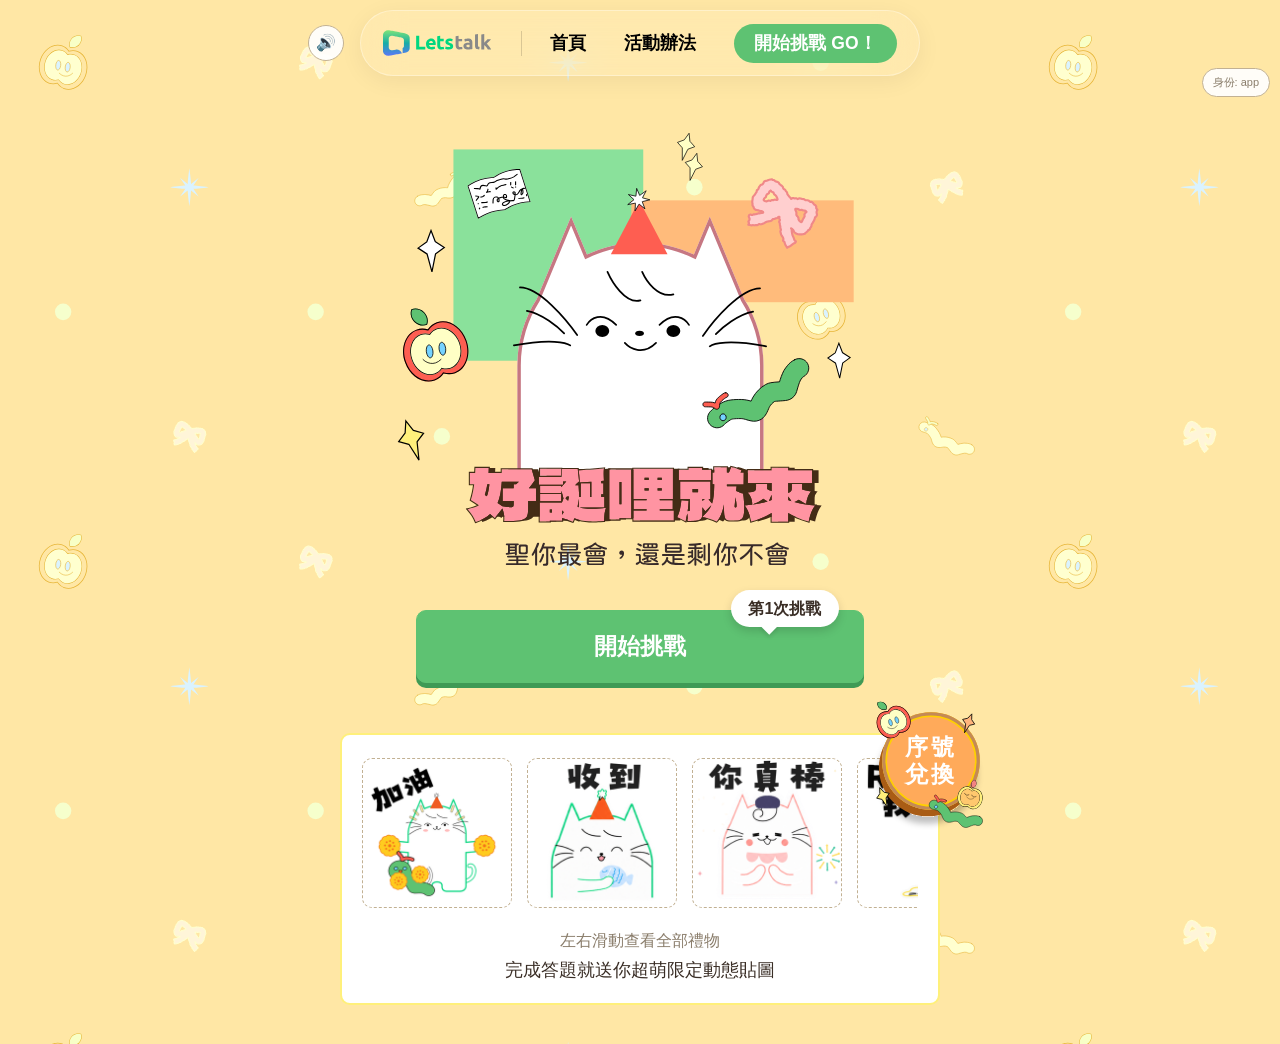
==== commit 5c993dda: "vr14: 音樂鈕移到 header 膠囊左側16px與答題頁進度條左側、漢堡選單斷點690px、活動辦法裝飾移到內容後方、卡片與注意事項文字手機等比縮小 Co-Authored-By: Claude" ====
--- a/index.html
+++ b/index.html
@@ -14,7 +14,7 @@
   <body>
     <!-- 背景音樂 -->
     <audio id="bgm" preload="none"></audio>
-    <button id="bgm-toggle" class="bgm-toggle" type="button" aria-label="背景音樂">🔊</button>
+    <button id="bgm-toggle" class="bgm-toggle bgm-toggle--global" type="button" aria-label="背景音樂">🔊</button>
 
     <!-- 開發用：mock 身份切換 -->
     <button id="mock-toggle" class="mock-toggle" type="button">身份: app</button>
--- a/css/styles.css
+++ b/css/styles.css
@@ -209,14 +209,13 @@
   color: var(--muted);
   cursor: pointer;
 }
-/* 首頁／活動辦法頁：header nav 變寬後會佔滿頂部，這兩顆固定按鈕改移到 nav 下方，避免疊在一起 */
-body.on-welcome .bgm-toggle,
-body.on-rules .bgm-toggle {
-  top: 66px;
-  left: 10px;
-  width: 36px;
-  height: 36px;
-  font-size: 16px;
+/* 首頁／活動辦法頁：mock 切換鈕移到 nav 下方，避免跟 header 疊在一起 */
+/* 首頁／活動辦法頁的音樂鈕改放在 header 膠囊左側（見 .lobby-nav .bgm-toggle），
+   答題頁改放在進度條左側（見 .play-top），全域固定那顆在這些頁面隱藏 */
+body.on-welcome .bgm-toggle--global,
+body.on-rules .bgm-toggle--global,
+body.on-play .bgm-toggle--global {
+  display: none;
 }
 body.on-welcome .mock-toggle,
 body.on-rules .mock-toggle {
@@ -262,6 +261,17 @@
   box-shadow: 0 5px 25px rgba(0, 0, 0, 0.06);
   pointer-events: auto;
 }
+/* 音樂鈕：貼在膠囊左側、垂直置中，與膠囊間距 16px（含 1px 邊框）；絕對定位不佔版面，膠囊位置不變 */
+.lobby-nav .bgm-toggle {
+  position: absolute;
+  top: 50%;
+  left: auto;
+  right: calc(100% + 17px);
+  transform: translateY(-50%);
+  width: 36px;
+  height: 36px;
+  font-size: 16px;
+}
 .lobby-nav-links {
   display: flex;
   align-items: center;
@@ -317,11 +327,17 @@
 }
 
 /* 斷點：選單項目收進漢堡選單，點擊後以同樣玻璃效果的面板展開。
-   610px 是含 LOGO 版本完整選單自然寬度(約574px)+左右各16px，確保切換漢堡選單前，
-   選單膠囊跟裝置邊緣一定保有至少 16px 間距，不會被裁切 */
-@media (max-width: 610px) {
+   690px = 含 LOGO 版本完整選單自然寬度(約554px) + 左右各 68px（音樂鈕 36px + 間距 16px + 裝置邊緣 16px），
+   確保切換漢堡選單前，膠囊（置中）左側的音樂鈕跟裝置邊緣至少還有 16px */
+@media (max-width: 690px) {
   .lobby-nav {
     gap: 12px;
+    padding: 12.5px 16px;
+  }
+  /* 手機膠囊較窄，LOGO／分隔線間距縮小，讓左側音樂鈕離裝置邊緣保有空間 */
+  .lobby-nav .lobby-nav-logo,
+  .lobby-nav .lobby-nav-divider {
+    margin-right: 12px;
   }
   .lobby-nav-links {
     position: absolute;
@@ -358,6 +374,12 @@
     display: flex;
   }
 }
+/* 極窄螢幕（≤360px）：拿掉分隔線，避免左側音樂鈕被擠出裝置邊緣 */
+@media (max-width: 360px) {
+  .lobby-nav .lobby-nav-divider {
+    display: none;
+  }
+}
 
 /* 首頁選單最左側：Letstalk logo + 分隔線，區隔右邊的選單內容 */
 .lobby-nav-logo {
@@ -498,9 +520,16 @@
 .gift-item {
   flex: 0 0 150px;
   height: 150px;
+  border: 1px dashed var(--line-strong);
   border-radius: 10px;
-  font-size: 16.25px;
+  overflow: hidden;
   scroll-snap-align: center;
+}
+.gift-item img {
+  display: block;
+  width: 100%;
+  height: 100%;
+  object-fit: contain;
 }
 .gift-dots {
   display: flex;
@@ -574,6 +603,22 @@
 }
 
 /* ---------- 步驟2 答題頁 ---------- */
+/* 答題頁頂部：音樂鈕 + 進度區塊同一列，進度條寬度 = 剩下的空間 */
+.play-top {
+  display: flex;
+  align-items: flex-start;
+  gap: 12px;
+}
+.play-top .bgm-toggle {
+  position: static;
+  flex-shrink: 0;
+  width: 34px;
+  height: 34px;
+}
+.play-top-main {
+  flex: 1;
+  min-width: 0;
+}
 .progress {
   font-size: 14px;
   color: #000000;
@@ -1269,11 +1314,12 @@
   text-align: center;
 }
 
-/* 背景裝飾（蘋果、蟲蟲）：獨立於卡片版面之外，當作頁面背景的一部分，
-   用 fixed 定位釘在畫面邊緣（不受 .rules-content 的窄版寬度限制，不會被卡片蓋住） */
+/* 背景裝飾（蘋果、蟲蟲）：當作頁面背景的一部分，用 fixed 定位釘在畫面邊緣。
+   z-index:-1 讓它們在星星背景之上、所有內容（標題、卡片、文字）之下，
+   窄螢幕與卡片重疊時只會被內容蓋住，不會擋到文字 */
 .rules-deco {
   position: fixed;
-  z-index: 3;
+  z-index: -1;
   pointer-events: none;
 }
 .rules-deco--apple {
@@ -1320,6 +1366,7 @@
   z-index: 2;
   width: 475px;
   max-width: 100%;
+  container-type: inline-size; /* 卡片內文字用 cqw 跟著卡片寬度等比縮放，手機不會爆出卡片 */
   margin: 0 auto 25px;
   background-repeat: no-repeat;
   background-size: 100% 100%;
@@ -1360,6 +1407,14 @@
   font-size: 17.5px;
   line-height: 1.5;
 }
+/* 桌機卡片實際寬 408px（.app 欄寬限制）時文字 17.5px；卡片變窄（手機）時依卡片寬度等比縮小，
+   卡片變寬不會超過原本大小 */
+@supports (width: 1cqw) {
+  .rules-card2-body {
+    gap: min(12.5px, 3.064cqw); /* 12.5 / 408 */
+    font-size: min(17.5px, 4.289cqw); /* 17.5 / 408 */
+  }
+}
 .rules-card2-body p {
   margin: 0;
 }
@@ -1382,6 +1437,12 @@
   bottom: 13%;
   gap: 22.5px;
   color: #fffce7;
+}
+@supports (width: 1cqw) {
+  .rules-card2--event .rules-card2-body,
+  .rules-card2--rules .rules-card2-body {
+    gap: min(22.5px, 5.515cqw); /* 22.5 / 408 */
+  }
 }
 
 .rules-card2-badge {
@@ -1393,6 +1454,11 @@
   color: #d35a35;
   white-space: nowrap;
 }
+@supports (width: 1cqw) {
+  .rules-card2-badge {
+    font-size: min(18.75px, 4.596cqw); /* 18.75 / 408 */
+  }
+}
 .rules-card2--event .rules-card2-badge {
   top: 5%;
 }
@@ -1412,6 +1478,12 @@
 .rules-terms p {
   margin: 0 0 10px;
 }
+/* 注意事項字級跟著畫面寬度縮放：寬螢幕 15px，手機最小 12px */
+@supports (width: 1cqw) {
+  .rules-terms {
+    font-size: clamp(12px, 3.2cqw, 15px);
+  }
+}
 
 /* 注意事項底部的草地背景：草地圖本身是圓弧造型（透明區露出頁面藍底），
    下方另外接一塊同色實心區塊，讓文字不管多長都不會露出藍底空隙 */
@@ -1432,6 +1504,7 @@
 }
 .rules-footer-fill {
   background-color: #eeceb1;
+  container-type: inline-size; /* 讓注意事項用 cqw 依寬度調整字級 */
 }
 
 .redeem-page {
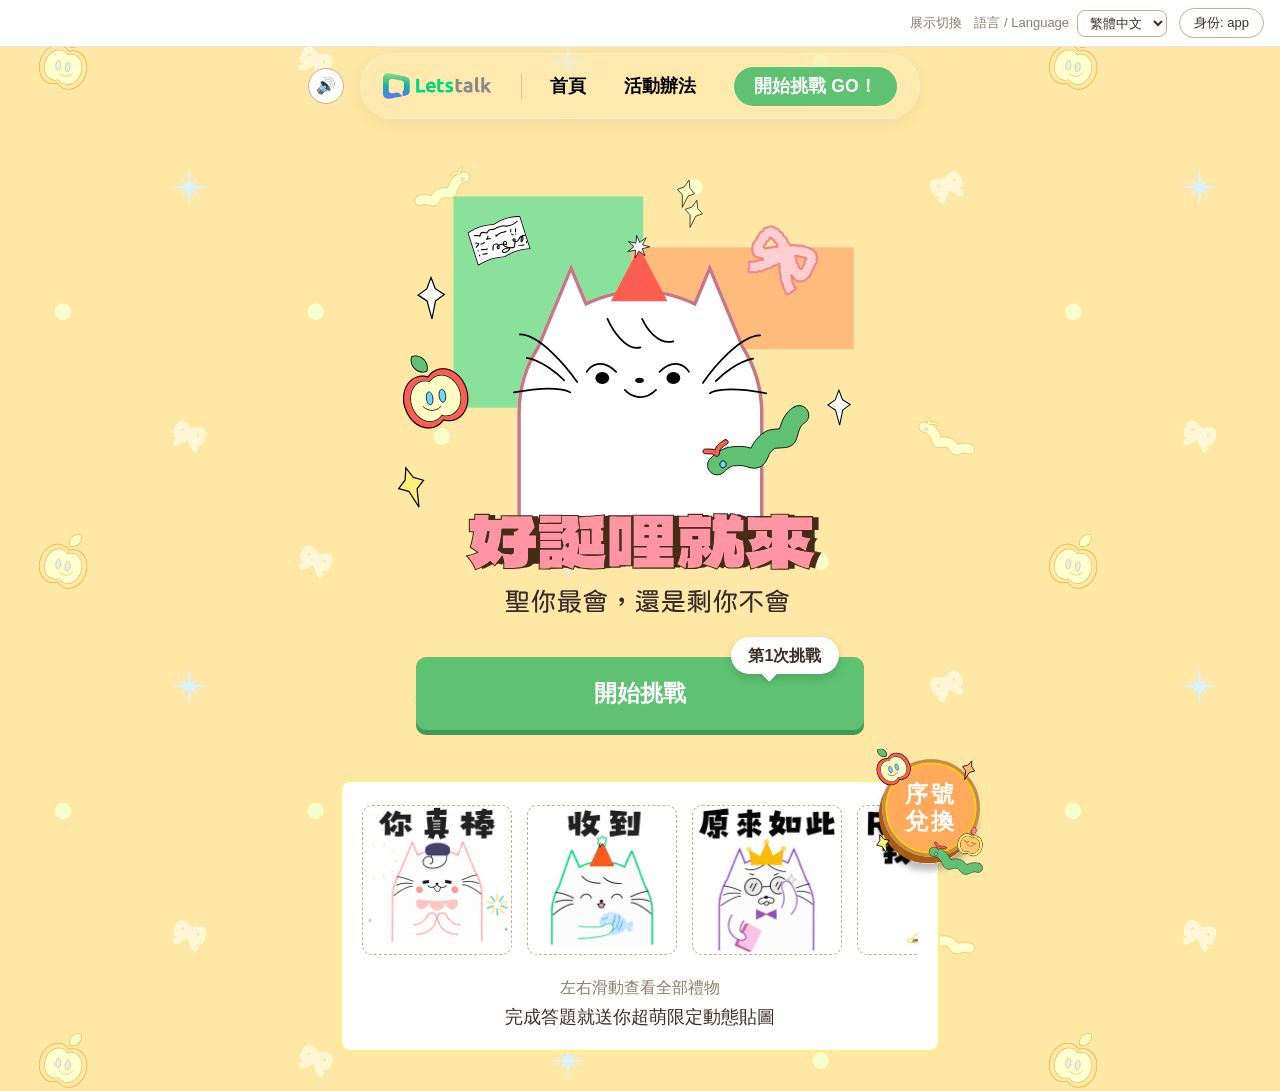
==== commit 60b5e2e6: "feat: 全站三語系（繁中/簡中/英文）與展示用切換列 - 介面文字、稱號、109 題題庫翻譯（js/i18n/、questions.sch/en.json），缺字退回繁中 - 展示列新增「語言 /" ====
--- a/index.html
+++ b/index.html
@@ -16,8 +16,19 @@
     <audio id="bgm" preload="none"></audio>
     <button id="bgm-toggle" class="bgm-toggle bgm-toggle--global" type="button" aria-label="背景音樂">🔊</button>
 
-    <!-- 開發用：mock 身份切換 -->
-    <button id="mock-toggle" class="mock-toggle" type="button">身份: app</button>
+
+    <!-- 展示用切換列：給工程師時整段移除（連同 css 的 .demo-bar / .mock-toggle、main.js 的 mock-toggle 段落） -->
+    <div id="demo-bar" class="demo-bar">
+      <span>展示切換</span>
+      <label class="demo-field">語言 / Language
+        <select id="lang-select" class="demo-select">
+          <option value="tch">繁體中文</option>
+          <option value="sch">简体中文</option>
+          <option value="en">English</option>
+        </select>
+      </label>
+      <button id="mock-toggle" class="mock-toggle" type="button">身份: app</button>
+    </div>
 
     <main id="app" class="app">
       <!-- 步驟1 歡迎頁 -->
--- a/css/styles.css
+++ b/css/styles.css
@@ -195,34 +195,55 @@
   cursor: pointer;
 }
 
-/* ---------- mock 切換鈕 ---------- */
+/* ---------- 展示用切換列（頁面最上方）----------
+   只給展示/簡報用，交給工程師時整段移除：
+   index.html 的 #demo-bar、這裡的 .demo-bar / .mock-toggle 兩段、main.js 的 mock-toggle 段落 */
+.demo-bar {
+  position: relative;
+  z-index: 30; /* 蓋過首頁/活動辦法的背景圖層(0)，但在 header(40)與 popup(40+)之下 */
+  display: flex;
+  align-items: center;
+  justify-content: flex-end;
+  flex-wrap: wrap;
+  gap: 8px 12px;
+  padding: 8px 16px;
+  background: #fff;
+  border-bottom: 1px solid #e6e6ea;
+  font-size: 13px;
+  color: var(--muted);
+}
+.demo-field {
+  display: inline-flex;
+  align-items: center;
+  gap: 8px;
+}
+.demo-select {
+  font: inherit;
+  color: var(--text);
+  padding: 4px 8px;
+  border: 1px solid var(--line-strong);
+  border-radius: 8px;
+  background: #fff;
+  cursor: pointer;
+}
 .mock-toggle {
-  position: fixed;
-  top: 20.5px; /* 與 header nav 垂直置中對齊 */
-  right: 8px;
-  z-index: 50;
-  font-size: 11px;
-  padding: 6px 10px;
+  font-size: 13px;
+  padding: 5px 14px;
   border: 1px solid var(--line-strong);
   border-radius: 999px;
-  background: rgba(255, 255, 255, 0.92);
-  color: var(--muted);
+  background: #fff;
+  color: var(--text);
   cursor: pointer;
 }
-/* 首頁／活動辦法頁：mock 切換鈕移到 nav 下方，避免跟 header 疊在一起 */
+.mock-toggle:hover {
+  background: #f6f1e6;
+}
 /* 首頁／活動辦法頁的音樂鈕改放在 header 膠囊左側（見 .lobby-nav .bgm-toggle），
    答題頁改放在進度條左側（見 .play-top），全域固定那顆在這些頁面隱藏 */
 body.on-welcome .bgm-toggle--global,
 body.on-rules .bgm-toggle--global,
 body.on-play .bgm-toggle--global {
   display: none;
-}
-body.on-welcome .mock-toggle,
-body.on-rules .mock-toggle {
-  top: 68px;
-  right: 10px;
-  font-size: 11px;
-  padding: 6px 10px;
 }
 
 /* ---------- 步驟1 歡迎頁 ---------- */
@@ -288,6 +309,22 @@
 .lobby-nav-link:hover {
   color: #ffaa5a;
 }
+/* 綠色按鈕 hover 變深綠（只在有滑鼠的裝置，避免手機點完停在 hover 狀態） */
+.lobby-nav-cta,
+.lobby-start {
+  transition: background-color 0.15s ease, border-color 0.15s ease,
+    box-shadow 0.15s ease;
+}
+@media (hover: hover) {
+  .lobby-nav-cta:hover {
+    background: #4eae63;
+  }
+  .lobby-start:hover {
+    background: #4eae63;
+    border-color: #4eae63;
+    box-shadow: 0 5px 0 #378c4c;
+  }
+}
 .lobby-nav-cta {
   display: inline-flex;
   align-items: center;
@@ -349,7 +386,7 @@
     gap: 14px;
     padding: 18px;
     border-radius: 20px;
-    background: rgba(255, 255, 255, 0.6);
+    background: rgba(255, 255, 255, 0.92);
     backdrop-filter: blur(20px);
     -webkit-backdrop-filter: blur(20px);
     border: 1px solid rgba(255, 255, 255, 0.35);
@@ -366,6 +403,7 @@
   }
   .lobby-nav-link {
     font-size: 16px;
+    text-align: center; /* 展開的選單文字置中 */
   }
   .lobby-nav-cta {
     width: 100%;
@@ -592,7 +630,8 @@
   font-size: 20px;
   border: 1px solid var(--line-strong);
   border-radius: 10px;
-  margin-bottom: 10px; /* 與「第 N 次挑戰」間隔 */
+  /* 在「開始挑戰」按鈕上方；「第 N 次挑戰」泡泡會往上凸出約 20px 並上下跳動 7.5px，所以留 40px */
+  margin-bottom: 40px;
 }
 
 .user-greeting {
@@ -1262,6 +1301,8 @@
   position: absolute;
   top: -43.75px;
   right: -62.5px;
+  /* 往卡片右側外凸最多 62.5px；手機卡片離裝置邊緣只有 16px，外凸量自動縮到「邊緣空間 − 8px」，不會被裁掉 */
+  right: calc(min(62.5px, (100vw - 100%) / 2 - 8px) * -1);
   z-index: 2;
   padding: 0;
   border: none;
@@ -1354,17 +1395,46 @@
 
 .rules-img {
   display: block;
-  width: 475px;
+  width: 408px; /* 桌機實際顯示寬度（.app 欄寬 448px 扣掉原本的 20px 左右留白） */
   max-width: 100%;
   height: auto;
   margin: 0 auto 25px;
+}
+
+/* 英文：「序號兌換」圓章文字較長（Redeem / Code），縮小字級避免超出圓章 */
+body.lang-en .redeem-entry-text {
+  font-size: 15px;
+  letter-spacing: 0;
+  width: 84px;
+}
+
+/* 簡中／英文標題圖尚未提供時的文字版標題（顏色與字級對齊標題圖：橘字＋深褐立體陰影） */
+.rules-title-text {
+  text-align: center;
+  padding: 8px 0 4px;
+}
+.rules-title-main {
+  font-family: "Huninn", "PingFang TC", "PingFang SC", sans-serif;
+  font-size: clamp(34px, 12vw, 60px);
+  font-weight: 900;
+  line-height: 1.1;
+  color: #ffa24c;
+  -webkit-text-stroke: 2px #4a2d14;
+  paint-order: stroke fill;
+  text-shadow: 3px 4px 0 #4a2d14;
+}
+.rules-title-sub {
+  margin-top: 10px;
+  font-size: clamp(14px, 4.2vw, 19px);
+  font-weight: 600;
+  color: #442c16;
 }
 
 /* 活動辦法卡片：乾淨背景圖（無文字）+ 疊上真正的 HTML 文字，方便選取/複製 */
 .rules-card2 {
   position: relative;
   z-index: 2;
-  width: 475px;
+  width: 408px; /* 桌機實際顯示寬度；手機縮到 100%（裝置寬 − 32px） */
   max-width: 100%;
   container-type: inline-size; /* 卡片內文字用 cqw 跟著卡片寬度等比縮放，手機不會爆出卡片 */
   margin: 0 auto 25px;
@@ -1417,6 +1487,7 @@
 }
 .rules-card2-body p {
   margin: 0;
+  text-wrap: balance; /* 多行文字平均斷行，避免英文最後一行只剩一個字 */
 }
 .rules-card2-subhead {
   color: #f2ff00;
@@ -1442,6 +1513,23 @@
   .rules-card2--event .rules-card2-body,
   .rules-card2--rules .rules-card2-body {
     gap: min(22.5px, 5.515cqw); /* 22.5 / 408 */
+  }
+}
+
+/* 英文文案較長：卡片內文字級縮小（卡片文字區高度固定，不縮會超出卡片） */
+body.lang-en .rules-card2-body {
+  font-size: 14px;
+  line-height: 1.4;
+  gap: 10px;
+}
+@supports (width: 1cqw) {
+  body.lang-en .rules-card2-body {
+    font-size: min(13.5px, 3.31cqw); /* 13.5 / 408 */
+    gap: min(10px, 2.45cqw);
+  }
+  body.lang-en .rules-card2--event .rules-card2-body,
+  body.lang-en .rules-card2--rules .rules-card2-body {
+    gap: min(14px, 3.43cqw);
   }
 }
 
@@ -1478,10 +1566,10 @@
 .rules-terms p {
   margin: 0 0 10px;
 }
-/* 注意事項字級跟著畫面寬度縮放：寬螢幕 15px，手機最小 12px */
+/* 注意事項字級：手機 14px，畫面變寬時逐漸放大到桌機的 15px */
 @supports (width: 1cqw) {
   .rules-terms {
-    font-size: clamp(12px, 3.2cqw, 15px);
+    font-size: clamp(14px, 3.2cqw, 15px);
   }
 }
 
@@ -1512,10 +1600,17 @@
   max-width: 480px;
   margin: 0 auto;
 }
-/* 活動辦法頁整體放大 1.25 倍；兌換序號頁的 .redeem-page 維持原尺寸不受影響 */
+/* 活動辦法頁：左右不再額外留白，卡片寬度 = 裝置寬 − .app 的 16px 邊距（手機卡片更寬、文字更大） */
 body.on-rules .redeem-page {
-  padding: 20px;
+  padding: 20px 0;
   max-width: 600px;
+}
+/* 手機：卡片左右離裝置邊緣 8px（.app 本身有 16px 邊距，用 -8px 抵銷一半）。
+   卡片最寬 408px，裝置寬 ≥ 440px 時不需要再往外撐 */
+@media (max-width: 439px) {
+  body.on-rules .redeem-page {
+    margin-inline: -8px;
+  }
 }
 
 .redeem-title {
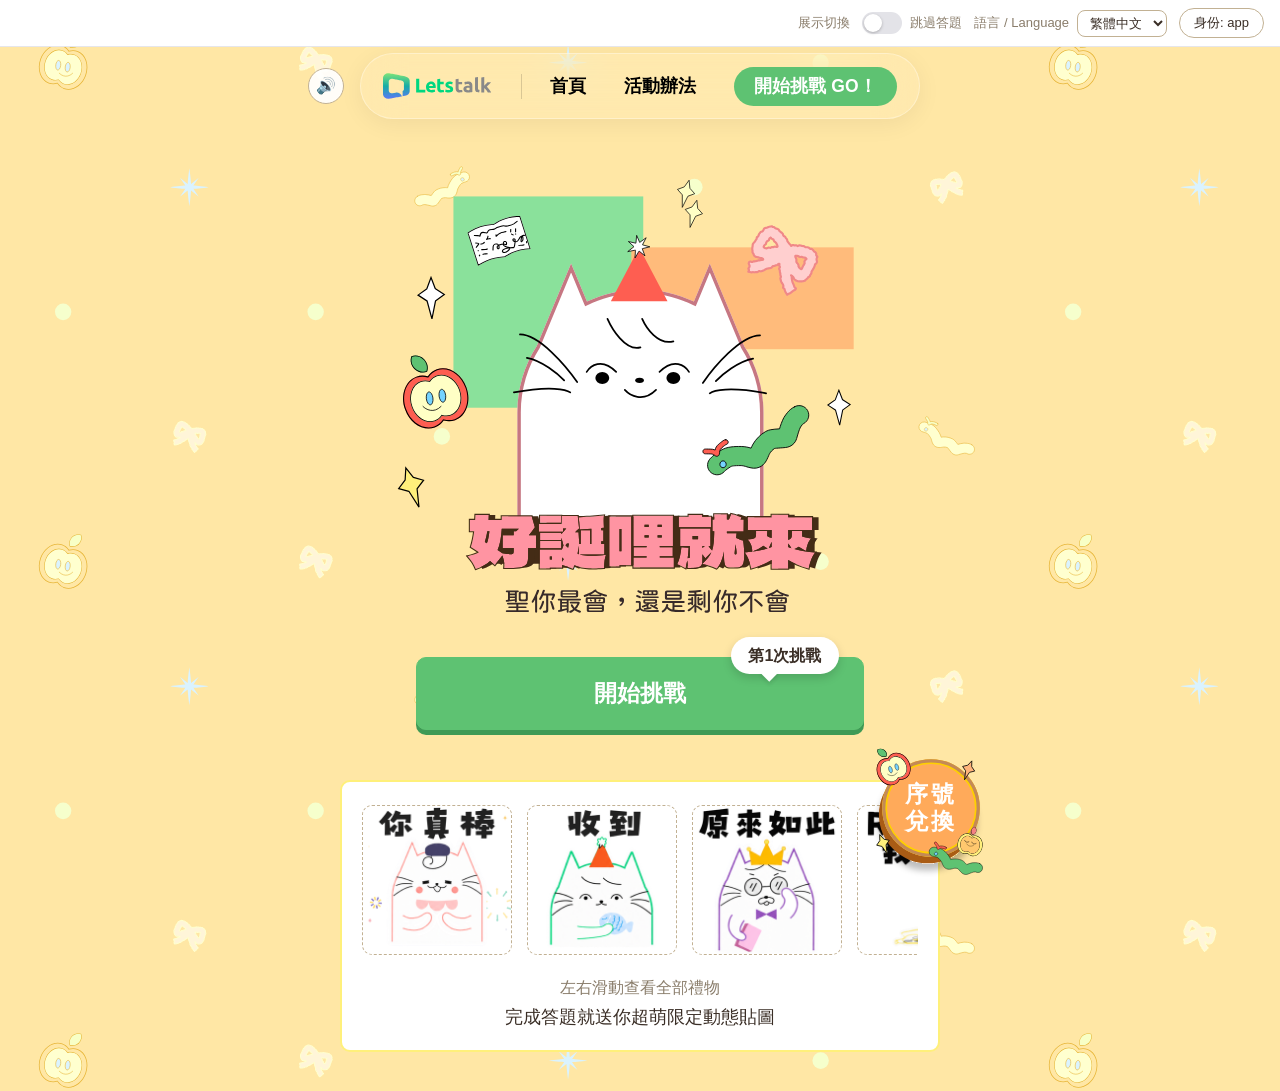
==== commit 3271f923: "vr19: 展示列新增「跳過答題」開關與答對題數下拉，可直接進成績dialog（app/guest皆可） Co-Authored-By: Claude Sonnet 5.5 <noreply@anth" ====
--- a/index.html
+++ b/index.html
@@ -20,6 +20,25 @@
     <!-- 展示用切換列：給工程師時整段移除（連同 css 的 .demo-bar / .mock-toggle、main.js 的 mock-toggle 段落） -->
     <div id="demo-bar" class="demo-bar">
       <span>展示切換</span>
+      <label class="demo-field demo-switch">
+        <input type="checkbox" id="skip-toggle" />
+        <span class="demo-switch-track" aria-hidden="true"></span>
+        跳過答題
+      </label>
+      <select id="skip-score" class="demo-select" aria-label="跳過答題時的答對題數" hidden>
+        <option value="random">答對題數：隨機</option>
+        <option value="0">答對 0 題</option>
+        <option value="1">答對 1 題</option>
+        <option value="2">答對 2 題</option>
+        <option value="3">答對 3 題</option>
+        <option value="4">答對 4 題</option>
+        <option value="5">答對 5 題</option>
+        <option value="6">答對 6 題</option>
+        <option value="7">答對 7 題</option>
+        <option value="8">答對 8 題</option>
+        <option value="9">答對 9 題</option>
+        <option value="10">答對 10 題</option>
+      </select>
       <label class="demo-field">語言 / Language
         <select id="lang-select" class="demo-select">
           <option value="tch">繁體中文</option>
--- a/css/styles.css
+++ b/css/styles.css
@@ -216,6 +216,46 @@
   display: inline-flex;
   align-items: center;
   gap: 8px;
+}
+/* 開關（跳過答題） */
+.demo-switch {
+  cursor: pointer;
+  user-select: none;
+}
+.demo-switch input {
+  position: absolute;
+  opacity: 0;
+  pointer-events: none;
+}
+.demo-switch-track {
+  position: relative;
+  width: 40px;
+  height: 22px;
+  border-radius: 999px;
+  background: #e3e3e8;
+  transition: background 0.15s ease;
+}
+.demo-switch-track::after {
+  content: "";
+  position: absolute;
+  top: 2px;
+  left: 2px;
+  width: 18px;
+  height: 18px;
+  border-radius: 50%;
+  background: #fff;
+  box-shadow: 0 1px 3px rgba(0, 0, 0, 0.25);
+  transition: transform 0.15s ease;
+}
+.demo-switch input:checked + .demo-switch-track {
+  background: var(--accent);
+}
+.demo-switch input:checked + .demo-switch-track::after {
+  transform: translateX(18px);
+}
+.demo-switch input:focus-visible + .demo-switch-track {
+  outline: 2px solid var(--accent-2);
+  outline-offset: 2px;
 }
 .demo-select {
   font: inherit;
@@ -1516,15 +1556,15 @@
   }
 }
 
-/* 英文文案較長：卡片內文字級縮小（卡片文字區高度固定，不縮會超出卡片） */
+/* 英文文案較長：卡片內文字級比中文小一些（文字區高度固定，字太大會超出卡片） */
 body.lang-en .rules-card2-body {
-  font-size: 14px;
-  line-height: 1.4;
+  font-size: 16.5px;
+  line-height: 1.35;
   gap: 10px;
 }
 @supports (width: 1cqw) {
   body.lang-en .rules-card2-body {
-    font-size: min(13.5px, 3.31cqw); /* 13.5 / 408 */
+    font-size: min(16.5px, 4.04cqw); /* 16.5 / 408 */
     gap: min(10px, 2.45cqw);
   }
   body.lang-en .rules-card2--event .rules-card2-body,
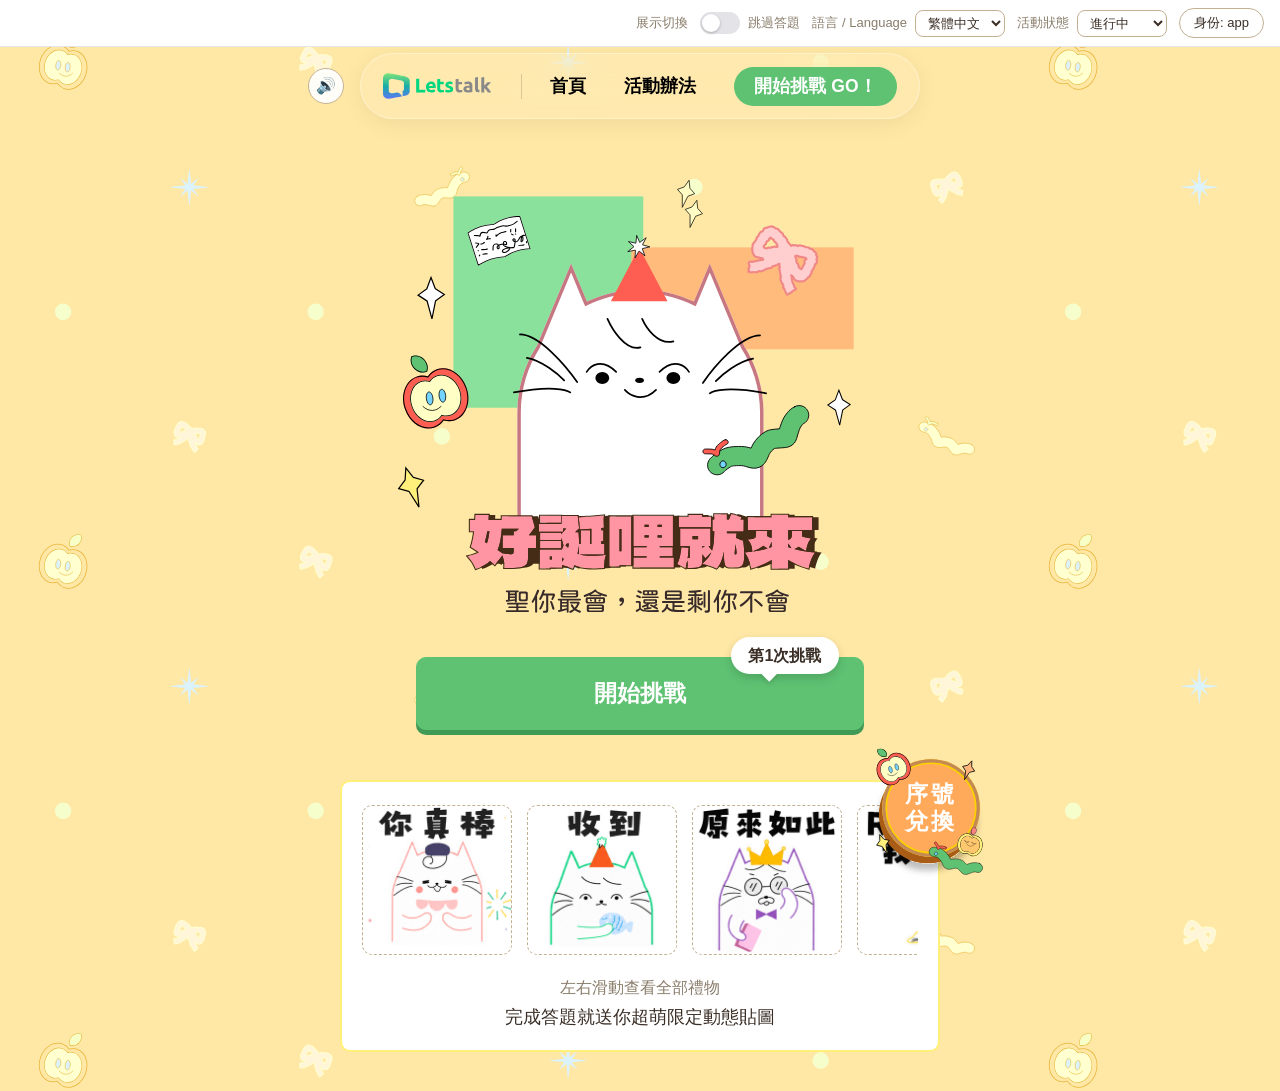
==== commit 64eee483: "vr32: 新增活動尚未開始／已結束兩種畫面（「活動尚未開始，敬請期待！」「活動已結束，感謝參與！」，三語言），展示列新增「活動狀態」下拉（進行中／尚未開始／已結束）可切換 demo Co-Autho" ====
--- a/index.html
+++ b/index.html
@@ -46,6 +46,13 @@
           <option value="en">English</option>
         </select>
       </label>
+      <label class="demo-field">活動狀態
+        <select id="event-select" class="demo-select">
+          <option value="live">進行中</option>
+          <option value="upcoming">尚未開始</option>
+          <option value="ended">已結束</option>
+        </select>
+      </label>
       <button id="mock-toggle" class="mock-toggle" type="button">身份: app</button>
     </div>
 
@@ -55,6 +62,9 @@
 
       <!-- 步驟2 答題頁 -->
       <section id="screen-play" class="screen hidden"></section>
+
+      <!-- 活動尚未開始／已結束 -->
+      <section id="screen-event" class="screen hidden"></section>
 
       <!-- 活動辦法頁 -->
       <section id="screen-rules" class="screen hidden"></section>
--- a/css/styles.css
+++ b/css/styles.css
@@ -45,11 +45,13 @@
 }
 
 /* 首頁（大廳）背景：底色 + 飄移無縫圖案 */
-body.on-welcome {
+body.on-welcome,
+body.on-event {
   position: relative;
   background: #ffe7a5;
 }
-body.on-welcome::before {
+body.on-welcome::before,
+body.on-event::before {
   content: "";
   position: fixed;
   top: -499px;
@@ -62,7 +64,8 @@
   pointer-events: none;
   z-index: 0;
 }
-body.on-welcome .app {
+body.on-welcome .app,
+body.on-event .app {
   position: relative;
   background: transparent;
   z-index: 1;
@@ -74,6 +77,32 @@
   to {
     transform: translate3d(-1010px, -499px, 0);
   }
+}
+
+/* 活動尚未開始／已結束：滿版置中訊息（背景沿用首頁） */
+.event-status {
+  min-height: calc(100vh - 120px);
+  display: flex;
+  flex-direction: column;
+  align-items: center;
+  justify-content: center;
+  gap: 24px;
+  text-align: center;
+}
+.event-status-kv {
+  display: block;
+  width: min(537.6px, calc(100vw - 32px));
+  height: auto;
+  border-radius: 10px;
+}
+.event-status-msg {
+  margin: 0;
+  padding: 16px 28px;
+  border-radius: 16px;
+  background: rgba(255, 255, 255, 0.9);
+  font-size: 22px;
+  font-weight: 700;
+  color: var(--text);
 }
 
 /* 答題頁滿版背景（每題一張，由 JS 設 background-image） */
@@ -664,14 +693,37 @@
   color: var(--accent);
 }
 
+/* 在「開始挑戰」按鈕上方；「第 N 次挑戰」泡泡會往上凸出約 20px 並上下跳動 7.5px，所以留 40px */
+.nickname-field {
+  position: relative;
+  margin-bottom: 40px;
+}
 .nickname-input {
   width: 100%;
   padding: 15px;
   font-size: 20px;
   border: 1px solid var(--line-strong);
   border-radius: 10px;
-  /* 在「開始挑戰」按鈕上方；「第 N 次挑戰」泡泡會往上凸出約 20px 並上下跳動 7.5px，所以留 40px */
-  margin-bottom: 40px;
+  outline: none;
+  transition: border-color 0.15s ease, box-shadow 0.15s ease;
+}
+.nickname-input:focus {
+  border-color: var(--accent-2);
+  box-shadow: 0 0 0 3px rgba(94, 148, 163, 0.18);
+}
+.nickname-input.is-error {
+  border-color: var(--wrong);
+  box-shadow: 0 0 0 3px rgba(197, 82, 59, 0.15);
+}
+/* 錯誤文案浮在輸入框下方的留白裡，不推動版面 */
+.nickname-error-msg {
+  position: absolute;
+  top: 100%;
+  left: 4px;
+  margin: 4px 0 0;
+  font-size: 13px;
+  color: var(--wrong);
+  font-weight: 500;
 }
 
 .user-greeting {
@@ -961,42 +1013,16 @@
 .result-card-wrap {
   position: relative;
 }
-/* 左上角彩帶：顯示答對數百分位 */
+/* 左上角彩帶：顯示答對數百分位（內嵌 SVG，見 share.js 的 ribbonSVG） */
 .result-ribbon {
   position: absolute;
   top: 0;
   left: 0;
   width: 132px;
   height: 132px;
-  overflow: hidden;
   z-index: 9;
   pointer-events: none;
-  border-top-left-radius: 8px; /* 跟卡片圓角一致 */
-}
-.result-ribbon .ribbon-inner {
-  position: absolute;
-  top: 30px;
-  left: -46px;
-  width: 190px;
-  transform: rotate(-45deg);
-  /* 底色與文字色由 JS 依分級套（藍/綠/黃三色 + 同色系深色字） */
-  background: #75d3ff;
-  color: #10567a;
-  text-align: center;
-  padding: 6px 0; /* 帶寬加高 2px */
-  box-shadow: 0 2px 5px rgba(0, 0, 0, 0.25);
-  display: flex;
-  flex-direction: column;
-  align-items: center;
-  line-height: 1.05;
-}
-.ribbon-inner .r1 {
-  font-size: 10px;
-}
-.ribbon-inner .r2 {
-  font-size: 15px;
-  font-weight: 800;
-  letter-spacing: 0.5px;
+  display: block;
 }
 /* 蓋章：卡片出現後才「蓋」下來，壓在右下角最上層 */
 .result-stamp {
@@ -1112,54 +1138,43 @@
   border-radius: 999px;
 }
 
-/* 訪客的貼圖領取序號 */
-.sticker-code {
+/* 訪客「複製序號並下載 App」按鈕：複製成功／失敗的回饋色 */
+#btn-app {
+  transition: background-color 0.15s ease, border-color 0.15s ease;
+}
+/* 兩行文字：第一行（含複製 icon）「複製序號」，第二行「並下載 App 進行兌換貼圖」 */
+#btn-app {
+  flex-direction: column;
+  gap: 2px;
+  line-height: 1.35;
+}
+#btn-app .claim-line1 {
+  display: inline-flex;
+  align-items: center;
+  gap: 6px;
+  font-weight: 700;
+}
+#btn-app .claim-line2 {
+  font-size: 14px;
+}
+#btn-app.is-copied {
+  background: var(--accent);
+  border-color: var(--accent);
+}
+#btn-app.is-copy-failed {
+  background: var(--wrong);
+  border-color: var(--wrong);
+}
+
+/* app 用戶結果頁：取代「領取貼圖」按鈕位置的說明文字 */
+.sticker-got {
+  margin: 0 0 10px;
+  padding: 12px 8px;
   text-align: center;
-  font-size: 14px;
-  color: var(--muted);
-  margin-bottom: 12px;
-}
-.sticker-code-row {
-  display: inline-flex;
-  align-items: center;
-  gap: 6px;
-  margin-top: 2px;
-}
-.sticker-code b {
-  font-size: 18px;
-  letter-spacing: 1px;
-  color: var(--accent);
-}
-/* 複製按鈕 */
-.copy-btn {
-  position: relative;
-  display: inline-flex;
-  align-items: center;
-  justify-content: center;
-  width: 28px;
-  height: 28px;
-  border: 1px solid var(--line);
-  border-radius: 6px;
-  background: #fff;
-  color: var(--muted);
-  cursor: pointer;
-}
-.copy-btn:active {
-  background: #f0ece0;
-}
-/* 複製成功提示 */
-.copy-btn.copied::after {
-  content: "已複製";
-  position: absolute;
-  bottom: 120%;
-  left: 50%;
-  transform: translateX(-50%);
-  white-space: nowrap;
-  font-size: 11px;
-  color: #fff;
-  background: rgba(0, 0, 0, 0.75);
-  padding: 2px 6px;
-  border-radius: 4px;
+  font-size: 16px;
+  font-weight: 700;
+  line-height: 1.5;
+  color: var(--text);
 }
 
 /* 【開發用】稱號預覽切換（正式發佈前移除） */
